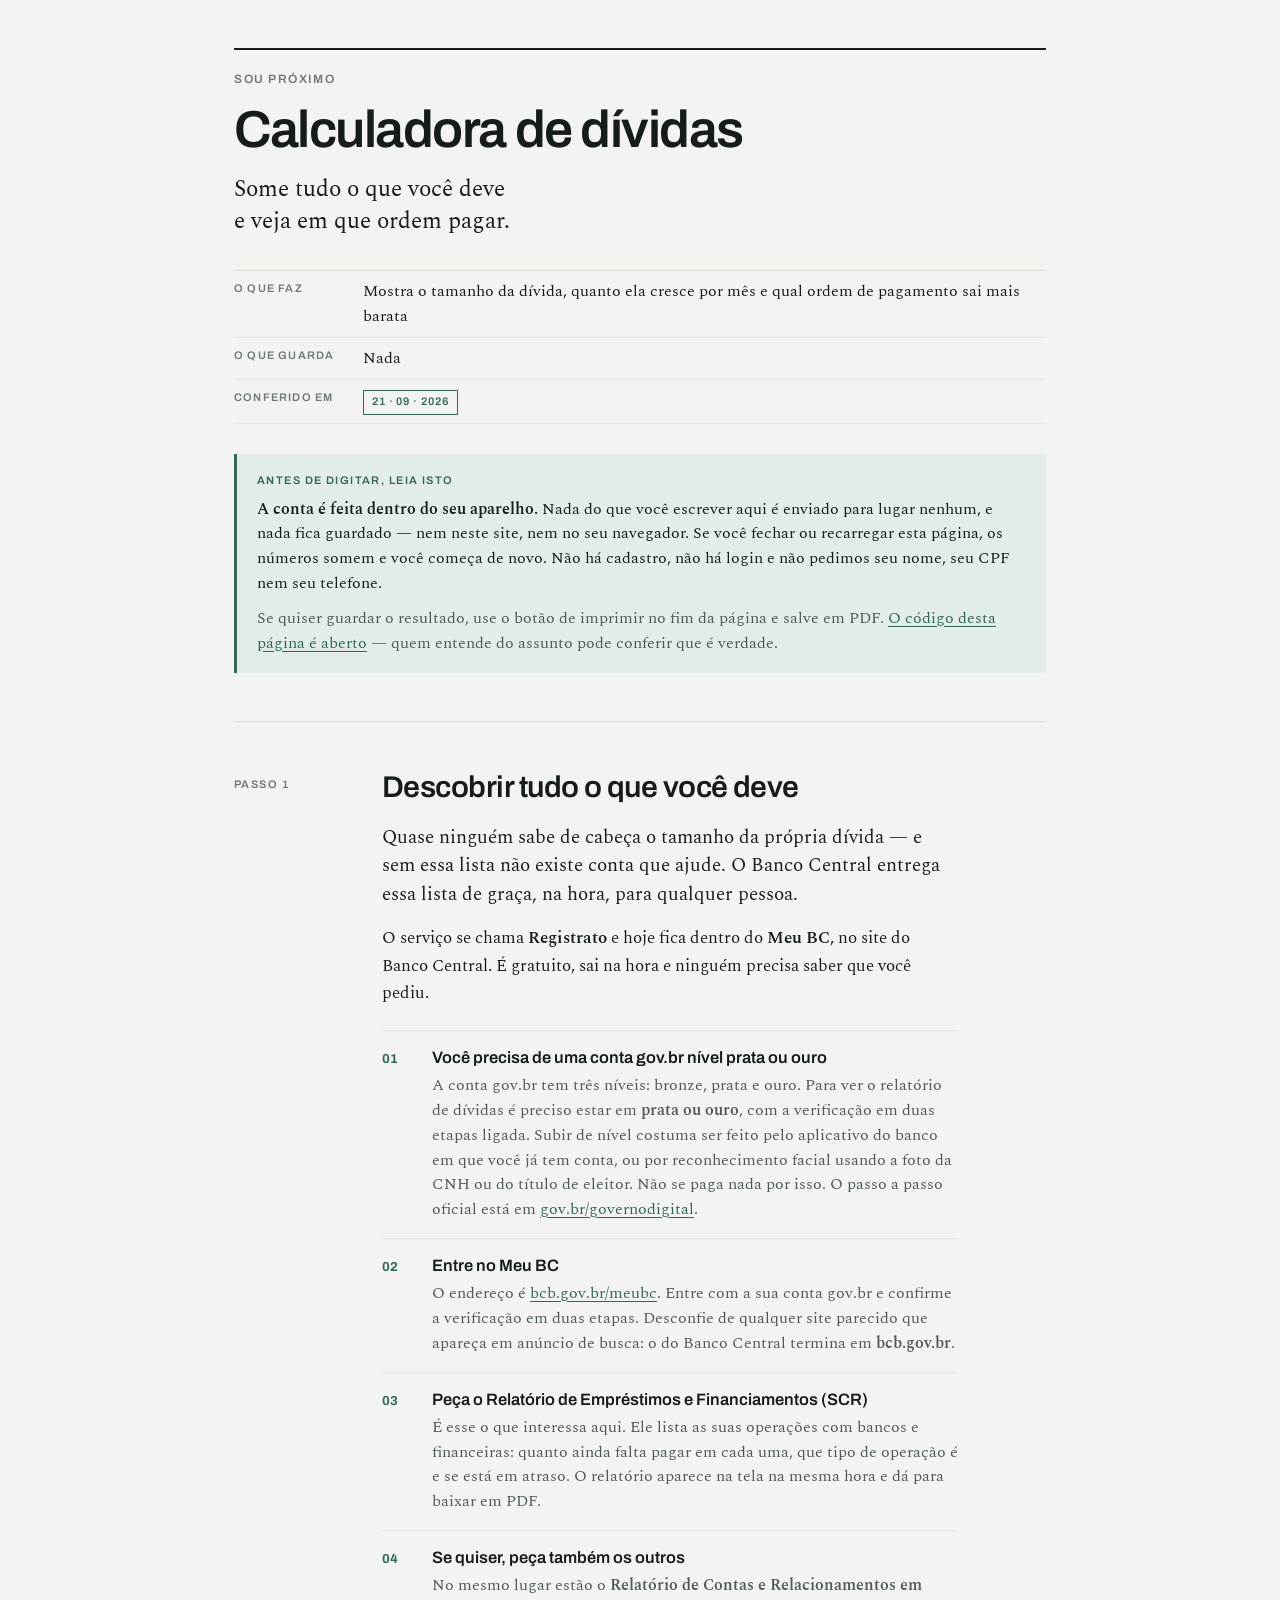
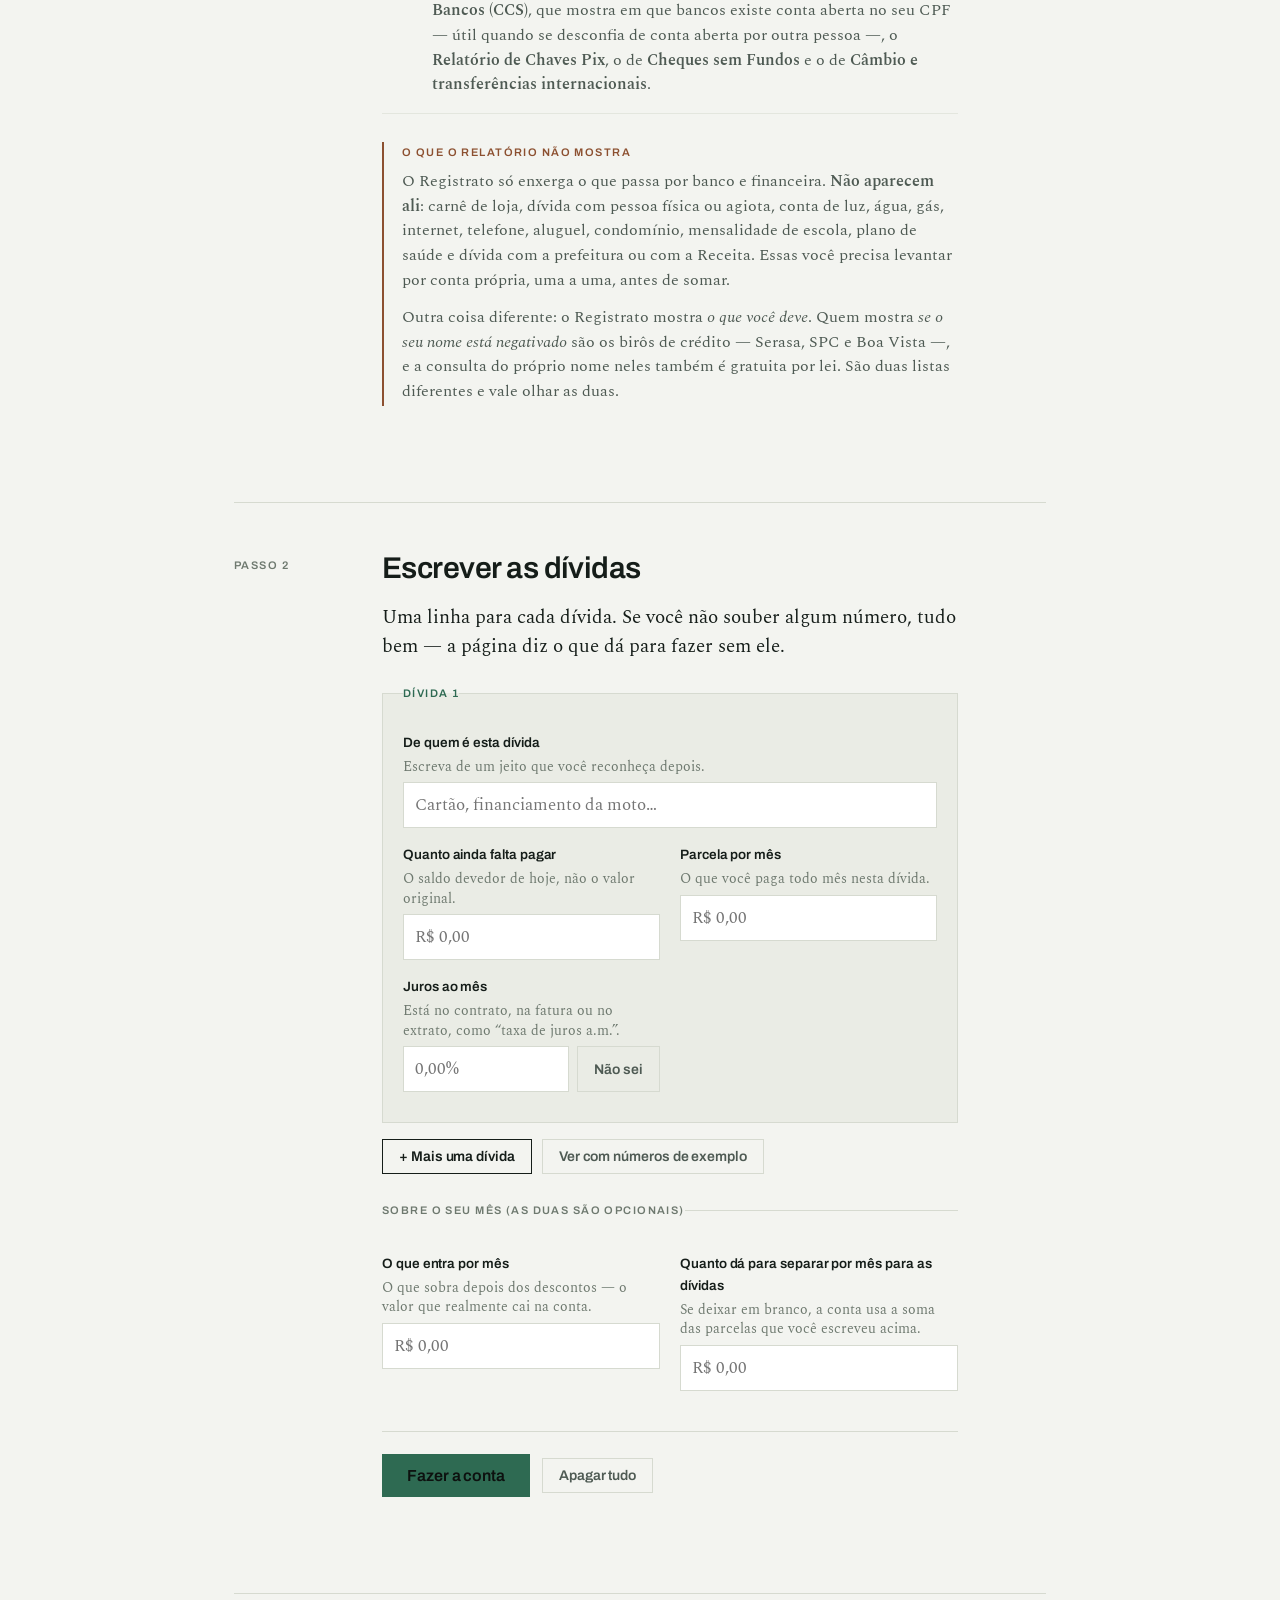
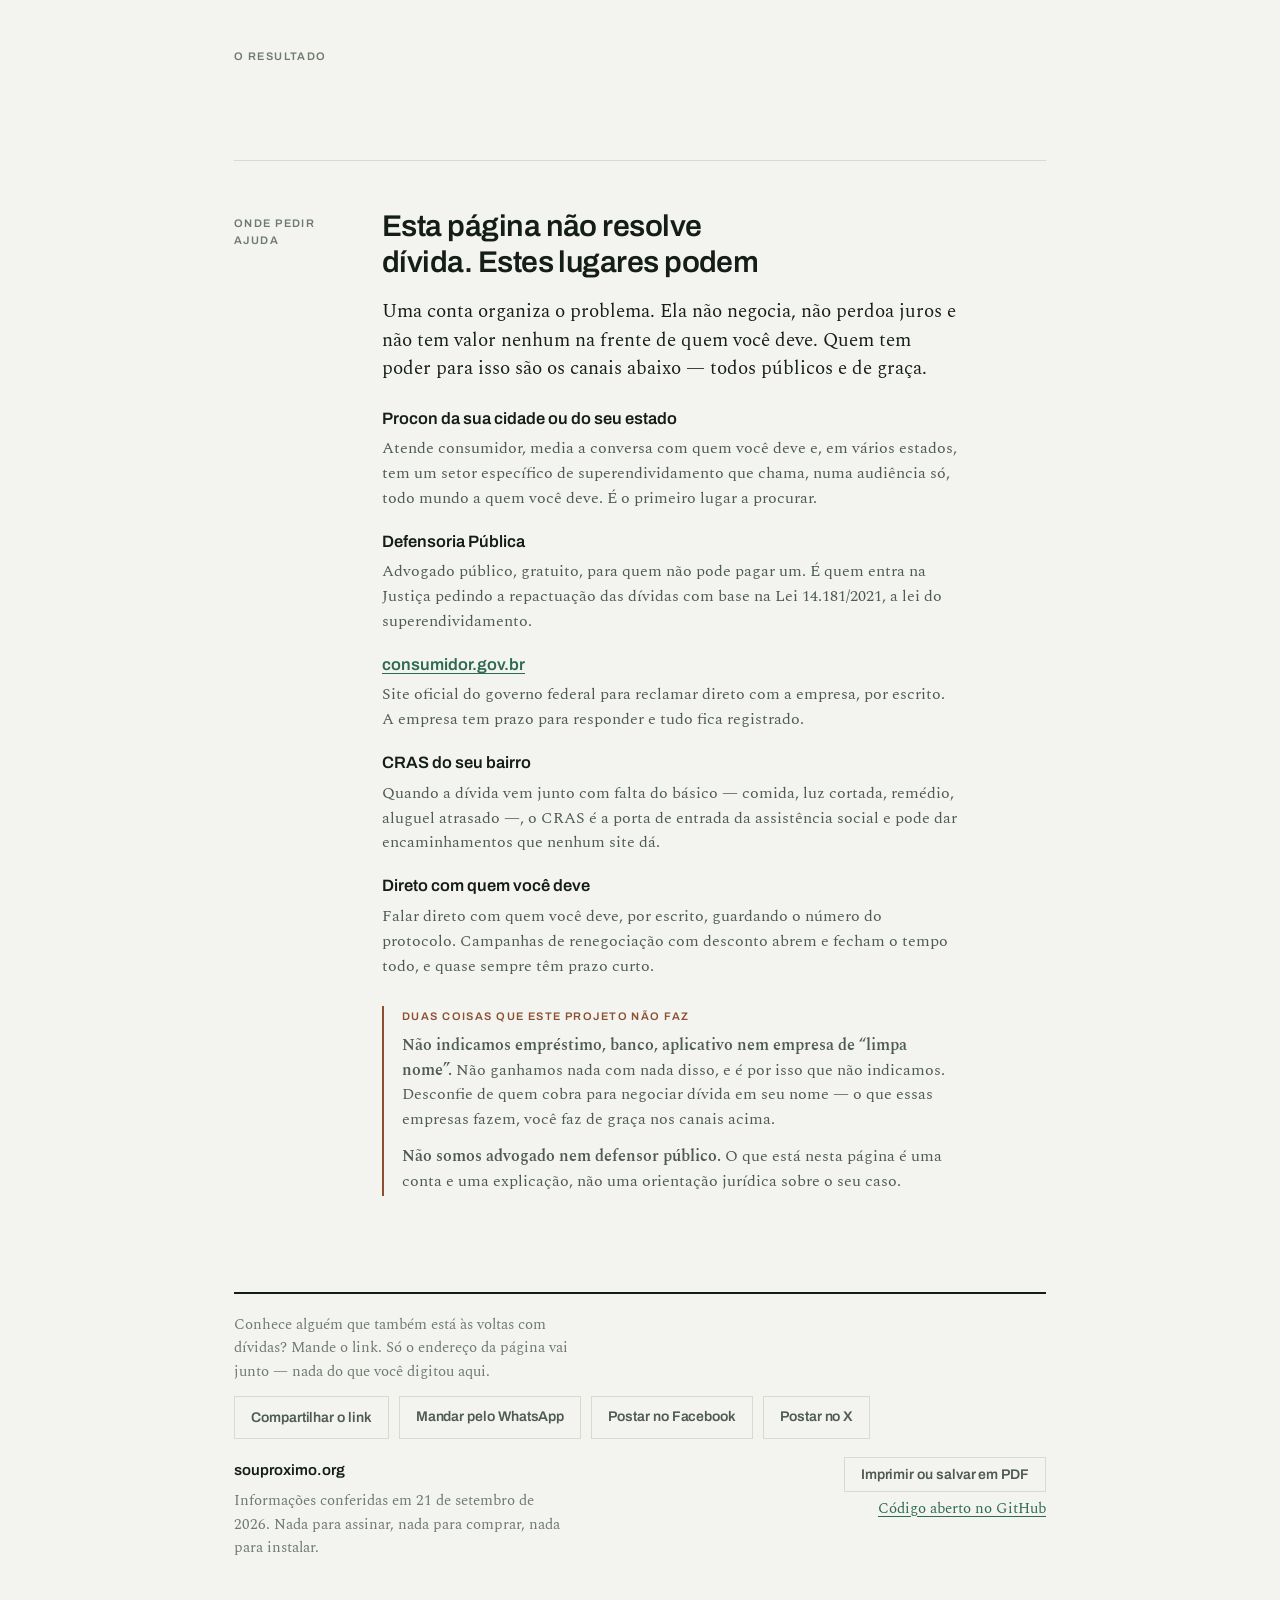
==== index.html @ affe80a4 "Formulário não pode ser enviado sem o script Se o calculadora.js não carregasse, "Fazer a conta" (ou" ====
<!doctype html>
<html lang="pt-BR">
<head>
<meta charset="utf-8">
<meta name="viewport" content="width=device-width,initial-scale=1,viewport-fit=cover">
<title>Calculadora de dívidas — Sou Próximo</title>
<meta name="description" content="Some tudo o que você deve, veja quanto cada dívida cresce por mês e em que ordem pagar. A conta é feita no seu aparelho e nada do que você digitar sai dele.">
<meta name="robots" content="index, follow">

<meta property="og:type" content="website">
<meta property="og:site_name" content="Sou Próximo">
<meta property="og:locale" content="pt_BR">
<meta property="og:title" content="Calculadora de dívidas">
<meta property="og:description" content="Some tudo o que você deve, veja quanto cada dívida cresce por mês e em que ordem pagar. Nada do que você digitar sai do seu aparelho.">

<link rel="icon" href="./favicon.svg" type="image/svg+xml">
<link rel="stylesheet" href="./calculadora.css">
<link rel="preload" href="./fonts/spectral-latin-400-normal.woff2" as="font" type="font/woff2" crossorigin>
<link rel="preload" href="./fonts/archivo-latin-600-normal.woff2" as="font" type="font/woff2" crossorigin>
</head>
<body>

<div class="sheet">

  <header class="ficha">
    <p class="marca-projeto"><a href="https://souproximo.org">Sou Próximo</a></p>
    <h1 class="titulo">Calculadora de dívidas</h1>
    <p class="tese">Some tudo o que você deve e veja em que ordem pagar.</p>

    <dl class="dados">
      <dt>O que faz</dt>
      <dd>Mostra o tamanho da dívida, quanto ela cresce por mês e qual ordem de pagamento sai mais barata</dd>
      <dt>O que guarda</dt>
      <dd>Nada</dd>
      <dt>Conferido em</dt>
      <dd><span class="selo">21 · 09 · 2026</span></dd>
    </dl>

    <div class="privacidade">
      <span class="label">Antes de digitar, leia isto</span>
      <p><strong>A conta é feita dentro do seu aparelho.</strong> Nada do que você escrever aqui é enviado para lugar nenhum, e nada fica guardado — nem neste site, nem no seu navegador. Se você fechar ou recarregar esta página, os números somem e você começa de novo. Não há cadastro, não há login e não pedimos seu nome, seu CPF nem seu telefone.</p>
      <p class="fina">Se quiser guardar o resultado, use o botão de imprimir no fim da página e salve em PDF. <a href="https://github.com/souproximo/calculadora-dividas" target="_blank" rel="noopener">O código desta página é aberto</a> — quem entende do assunto pode conferir que é verdade.</p>
    </div>
  </header>

  <!-- ============================ PASSO 1 ============================ -->

  <section id="passo-1">
    <div class="label">Passo 1</div>
    <div class="corpo">
      <h2>Descobrir tudo o que você deve</h2>
      <p class="destaque">Quase ninguém sabe de cabeça o tamanho da própria dívida — e sem essa lista não existe conta que ajude. O Banco Central entrega essa lista de graça, na hora, para qualquer pessoa.</p>

      <p>O serviço se chama <strong>Registrato</strong> e hoje fica dentro do <strong>Meu BC</strong>, no site do Banco Central. É gratuito, sai na hora e ninguém precisa saber que você pediu.</p>

      <ol class="passos">
        <li>
          <p class="passo-t">Você precisa de uma conta gov.br nível prata ou ouro</p>
          <p class="passo-d">A conta gov.br tem três níveis: bronze, prata e ouro. Para ver o relatório de dívidas é preciso estar em <strong>prata ou ouro</strong>, com a verificação em duas etapas ligada. Subir de nível costuma ser feito pelo aplicativo do banco em que você já tem conta, ou por reconhecimento facial usando a foto da CNH ou do título de eleitor. Não se paga nada por isso. O passo a passo oficial está em <a href="https://www.gov.br/governodigital/pt-br/conta-gov-br" target="_blank" rel="noopener">gov.br/governodigital</a>.</p>
        </li>
        <li>
          <p class="passo-t">Entre no Meu BC</p>
          <p class="passo-d">O endereço é <a href="https://www.bcb.gov.br/meubc" target="_blank" rel="noopener">bcb.gov.br/meubc</a>. Entre com a sua conta gov.br e confirme a verificação em duas etapas. Desconfie de qualquer site parecido que apareça em anúncio de busca: o do Banco Central termina em <strong>bcb.gov.br</strong>.</p>
        </li>
        <li>
          <p class="passo-t">Peça o Relatório de Empréstimos e Financiamentos (SCR)</p>
          <p class="passo-d">É esse o que interessa aqui. Ele lista as suas operações com bancos e financeiras: quanto ainda falta pagar em cada uma, que tipo de operação é e se está em atraso. O relatório aparece na tela na mesma hora e dá para baixar em PDF.</p>
        </li>
        <li>
          <p class="passo-t">Se quiser, peça também os outros</p>
          <p class="passo-d">No mesmo lugar estão o <strong>Relatório de Contas e Relacionamentos em Bancos (CCS)</strong>, que mostra em que bancos existe conta aberta no seu CPF — útil quando se desconfia de conta aberta por outra pessoa —, o <strong>Relatório de Chaves Pix</strong>, o de <strong>Cheques sem Fundos</strong> e o de <strong>Câmbio e transferências internacionais</strong>.</p>
        </li>
      </ol>

      <div class="ressalva">
        <span class="label">O que o relatório não mostra</span>
        <p>O Registrato só enxerga o que passa por banco e financeira. <strong>Não aparecem ali</strong>: carnê de loja, dívida com pessoa física ou agiota, conta de luz, água, gás, internet, telefone, aluguel, condomínio, mensalidade de escola, plano de saúde e dívida com a prefeitura ou com a Receita. Essas você precisa levantar por conta própria, uma a uma, antes de somar.</p>
        <p>Outra coisa diferente: o Registrato mostra <em>o que você deve</em>. Quem mostra <em>se o seu nome está negativado</em> são os birôs de crédito — Serasa, SPC e Boa Vista —, e a consulta do próprio nome neles também é gratuita por lei. São duas listas diferentes e vale olhar as duas.</p>
      </div>
    </div>
  </section>

  <!-- ============================ PASSO 2 ============================ -->

  <section id="passo-2">
    <div class="label">Passo 2</div>
    <div class="corpo">
      <h2>Escrever as dívidas</h2>
      <p class="destaque">Uma linha para cada dívida. Se você não souber algum número, tudo bem — a página diz o que dá para fazer sem ele.</p>

      <!-- Este formulário nunca é enviado: a conta é feita pelo calculadora.js
           e nada sai do aparelho. Por isso os campos não têm "name" (sem name,
           nada vai para a URL) e o botão nasce desabilitado — só o script liga,
           depois de assumir o envio. Se o script não carregar, o botão fica
           parado em vez de mandar o que a pessoa digitou para o endereço. -->
      <form id="formulario" novalidate>

        <div id="lista-dividas" class="lista-dividas"></div>

        <div class="acoes-lista">
          <button type="button" id="adicionar" class="botao">+ Mais uma dívida</button>
          <button type="button" id="exemplo" class="botao botao-fino">Ver com números de exemplo</button>
        </div>

        <fieldset class="bloco-renda">
          <legend class="label">Sobre o seu mês (as duas são opcionais)</legend>

          <div class="campos-renda">
            <p class="campo">
              <label for="renda">O que entra por mês</label>
              <span class="ajuda">O que sobra depois dos descontos — o valor que realmente cai na conta.</span>
              <input type="text" id="renda" inputmode="decimal" autocomplete="off" placeholder="R$ 0,00">
            </p>

            <p class="campo">
              <label for="disponivel">Quanto dá para separar por mês para as dívidas</label>
              <span class="ajuda">Se deixar em branco, a conta usa a soma das parcelas que você escreveu acima.</span>
              <input type="text" id="disponivel" inputmode="decimal" autocomplete="off" placeholder="R$ 0,00">
            </p>
          </div>
        </fieldset>

        <div class="acoes-conta">
          <button type="submit" id="fazer-conta" class="botao botao-forte" disabled>Fazer a conta</button>
          <button type="button" id="limpar" class="botao botao-fino">Apagar tudo</button>
        </div>

      </form>
    </div>
  </section>

  <!-- ========================== RESULTADO =========================== -->

  <section id="resultado" hidden aria-live="polite">
    <div class="label">O resultado</div>
    <div class="corpo" id="resultado-corpo"></div>
  </section>

  <!-- ========================== ENCAMINHAMENTO ====================== -->

  <section id="ajuda">
    <div class="label">Onde pedir ajuda</div>
    <div class="corpo">
      <h2>Esta página não resolve dívida. Estes lugares podem</h2>
      <p class="destaque">Uma conta organiza o problema. Ela não negocia, não perdoa juros e não tem valor nenhum na frente de quem você deve. Quem tem poder para isso são os canais abaixo — todos públicos e de graça.</p>

      <dl class="canais">
        <dt>Procon da sua cidade ou do seu estado</dt>
        <dd>Atende consumidor, media a conversa com quem você deve e, em vários estados, tem um setor específico de superendividamento que chama, numa audiência só, todo mundo a quem você deve. É o primeiro lugar a procurar.</dd>

        <dt>Defensoria Pública</dt>
        <dd>Advogado público, gratuito, para quem não pode pagar um. É quem entra na Justiça pedindo a repactuação das dívidas com base na Lei 14.181/2021, a lei do superendividamento.</dd>

        <dt><a href="https://www.consumidor.gov.br" target="_blank" rel="noopener">consumidor.gov.br</a></dt>
        <dd>Site oficial do governo federal para reclamar direto com a empresa, por escrito. A empresa tem prazo para responder e tudo fica registrado.</dd>

        <dt>CRAS do seu bairro</dt>
        <dd>Quando a dívida vem junto com falta do básico — comida, luz cortada, remédio, aluguel atrasado —, o CRAS é a porta de entrada da assistência social e pode dar encaminhamentos que nenhum site dá.</dd>

        <dt>Direto com quem você deve</dt>
        <dd>Falar direto com quem você deve, por escrito, guardando o número do protocolo. Campanhas de renegociação com desconto abrem e fecham o tempo todo, e quase sempre têm prazo curto.</dd>
      </dl>

      <div class="ressalva">
        <span class="label">Duas coisas que este projeto não faz</span>
        <p><strong>Não indicamos empréstimo, banco, aplicativo nem empresa de “limpa nome”.</strong> Não ganhamos nada com nada disso, e é por isso que não indicamos. Desconfie de quem cobra para negociar dívida em seu nome — o que essas empresas fazem, você faz de graça nos canais acima.</p>
        <p><strong>Não somos advogado nem defensor público.</strong> O que está nesta página é uma conta e uma explicação, não uma orientação jurídica sobre o seu caso.</p>
      </div>
    </div>
  </section>

  <footer>
    <div>
      <span class="dominio"><a href="https://souproximo.org">souproximo.org</a></span>
      <p class="nota">Informações conferidas em 21 de setembro de 2026. Nada para assinar, nada para comprar, nada para instalar.</p>
    </div>
    <div class="compartilhar">
      <p class="nota">Conhece alguém que também está às voltas com dívidas? Mande o link. Só o endereço da página vai junto — nada do que você digitou aqui.</p>
      <p class="compartilhar-acoes">
        <button type="button" id="compartilhar" class="botao botao-fino">Compartilhar o link</button>
        <a class="botao botao-fino" id="compartilhar-whatsapp" href="https://wa.me/?text=Calculadora%20gratuita%20de%20d%C3%ADvidas%3A%20soma%20o%20que%20se%20deve%20e%20mostra%20em%20que%20ordem%20pagar.%20A%20conta%20%C3%A9%20feita%20no%20pr%C3%B3prio%20celular%20e%20nada%20sai%20dele.%20https%3A%2F%2Fsouproximo.org%2Fdividas%2F" target="_blank" rel="noopener noreferrer">Mandar pelo WhatsApp</a>
        <a class="botao botao-fino" href="https://www.facebook.com/sharer/sharer.php?u=https%3A%2F%2Fsouproximo.org%2Fdividas%2F" target="_blank" rel="noopener noreferrer">Postar no Facebook</a>
        <a class="botao botao-fino" href="https://x.com/intent/tweet?text=Calculadora%20gratuita%20de%20d%C3%ADvidas%3A%20soma%20o%20que%20se%20deve%20e%20mostra%20em%20que%20ordem%20pagar.%20A%20conta%20%C3%A9%20feita%20no%20pr%C3%B3prio%20celular%20e%20nada%20sai%20dele.&amp;url=https%3A%2F%2Fsouproximo.org%2Fdividas%2F" target="_blank" rel="noopener noreferrer">Postar no X</a>
      </p>
      <p class="nota" id="compartilhar-aviso" role="status" aria-live="polite"></p>
    </div>
    <div class="rodape-links">
      <button type="button" id="imprimir" class="botao botao-fino">Imprimir ou salvar em PDF</button>
      <p class="nota"><a href="https://github.com/souproximo/calculadora-dividas" target="_blank" rel="noopener">Código aberto no GitHub</a></p>
    </div>
  </footer>

</div>

<!-- Modelo de uma linha de dívida. Fica aqui para o JavaScript clonar. -->
<template id="modelo-divida">
  <fieldset class="divida">
    <legend class="divida-n label">Dívida</legend>

    <div class="divida-campos">
      <p class="campo campo-nome">
        <label>De quem é esta dívida</label>
        <span class="ajuda">Escreva de um jeito que você reconheça depois.</span>
        <input type="text" class="f-nome" autocomplete="off" placeholder="Cartão, financiamento da moto…">
      </p>

      <p class="campo">
        <label>Quanto ainda falta pagar</label>
        <span class="ajuda">O saldo devedor de hoje, não o valor original.</span>
        <input type="text" class="f-saldo" inputmode="decimal" autocomplete="off" placeholder="R$ 0,00">
      </p>

      <p class="campo">
        <label>Parcela por mês</label>
        <span class="ajuda">O que você paga todo mês nesta dívida.</span>
        <input type="text" class="f-parcela" inputmode="decimal" autocomplete="off" placeholder="R$ 0,00">
      </p>

      <p class="campo">
        <label>Juros ao mês</label>
        <span class="ajuda">Está no contrato, na fatura ou no extrato, como “taxa de juros a.m.”.</span>
        <span class="linha-juros">
          <input type="text" class="f-juros" inputmode="decimal" autocomplete="off" placeholder="0,00%">
          <button type="button" class="botao botao-fino f-nao-sei">Não sei</button>
        </span>
      </p>
    </div>

    <div class="descobrir-juros" hidden>
      <span class="label">Descobrir os juros pela parcela</span>
      <p class="fina">Com o quanto falta pagar, o valor da parcela e quantas parcelas ainda faltam, dá para calcular os juros embutidos.</p>
      <p class="campo campo-estreito">
        <label>Quantas parcelas ainda faltam</label>
        <input type="text" class="f-n-parcelas" inputmode="numeric" autocomplete="off" placeholder="12">
      </p>
      <p class="acoes-lista">
        <button type="button" class="botao f-calcular-juros">Calcular os juros</button>
        <button type="button" class="botao botao-fino f-fechar-juros">Fechar</button>
      </p>
      <p class="resposta-juros" role="status"></p>
    </div>

    <p class="divida-remover">
      <button type="button" class="botao botao-fino f-remover">Tirar esta dívida da lista</button>
    </p>

    <p class="erro-divida" role="alert" hidden></p>
  </fieldset>
</template>

<script type="module" src="./calculadora.js"></script>
</body>
</html>
---- calculadora.css ----
/* ------------------------------------------------------------------ *
 * Calculadora de dívidas — Sou Próximo
 *
 * Mesma tipografia e mesma paleta do souproximo.org: quem chega aqui
 * precisa reconhecer de onde a página veio.
 *
 * Regra 02: nenhuma URL aqui aponta para fora deste domínio. As fontes
 * ficam em ./fonts. Se você for mexer neste arquivo, mantenha assim.
 * ------------------------------------------------------------------ */

/* ---------- fontes auto-hospedadas (SIL OFL 1.1, ver fonts/) ---------- */

@font-face {
  font-family: 'Archivo'; font-style: normal; font-weight: 600; font-display: swap;
  src: url(./fonts/archivo-latin-ext-600-normal.woff2) format('woff2');
  unicode-range: U+0100-02BA,U+02BD-02C5,U+02C7-02CC,U+02CE-02D7,U+02DD-02FF,U+0304,U+0308,U+0329,U+1D00-1DBF,U+1E00-1E9F,U+1EF2-1EFF,U+2020,U+20A0-20AB,U+20AD-20C0,U+2113,U+2C60-2C7F,U+A720-A7FF;
}
@font-face {
  font-family: 'Archivo'; font-style: normal; font-weight: 600; font-display: swap;
  src: url(./fonts/archivo-latin-600-normal.woff2) format('woff2');
  unicode-range: U+0000-00FF,U+0131,U+0152-0153,U+02BB-02BC,U+02C6,U+02DA,U+02DC,U+0304,U+0308,U+0329,U+2000-206F,U+20AC,U+2122,U+2191,U+2193,U+2212,U+2215,U+FEFF,U+FFFD;
}
@font-face {
  font-family: 'Archivo'; font-style: normal; font-weight: 700; font-display: swap;
  src: url(./fonts/archivo-latin-ext-700-normal.woff2) format('woff2');
  unicode-range: U+0100-02BA,U+02BD-02C5,U+02C7-02CC,U+02CE-02D7,U+02DD-02FF,U+0304,U+0308,U+0329,U+1D00-1DBF,U+1E00-1E9F,U+1EF2-1EFF,U+2020,U+20A0-20AB,U+20AD-20C0,U+2113,U+2C60-2C7F,U+A720-A7FF;
}
@font-face {
  font-family: 'Archivo'; font-style: normal; font-weight: 700; font-display: swap;
  src: url(./fonts/archivo-latin-700-normal.woff2) format('woff2');
  unicode-range: U+0000-00FF,U+0131,U+0152-0153,U+02BB-02BC,U+02C6,U+02DA,U+02DC,U+0304,U+0308,U+0329,U+2000-206F,U+20AC,U+2122,U+2191,U+2193,U+2212,U+2215,U+FEFF,U+FFFD;
}
@font-face {
  font-family: 'Spectral'; font-style: normal; font-weight: 400; font-display: swap;
  src: url(./fonts/spectral-latin-ext-400-normal.woff2) format('woff2');
  unicode-range: U+0100-02BA,U+02BD-02C5,U+02C7-02CC,U+02CE-02D7,U+02DD-02FF,U+0304,U+0308,U+0329,U+1D00-1DBF,U+1E00-1E9F,U+1EF2-1EFF,U+2020,U+20A0-20AB,U+20AD-20C0,U+2113,U+2C60-2C7F,U+A720-A7FF;
}
@font-face {
  font-family: 'Spectral'; font-style: normal; font-weight: 400; font-display: swap;
  src: url(./fonts/spectral-latin-400-normal.woff2) format('woff2');
  unicode-range: U+0000-00FF,U+0131,U+0152-0153,U+02BB-02BC,U+02C6,U+02DA,U+02DC,U+0304,U+0308,U+0329,U+2000-206F,U+20AC,U+2122,U+2191,U+2193,U+2212,U+2215,U+FEFF,U+FFFD;
}
@font-face {
  font-family: 'Spectral'; font-style: italic; font-weight: 400; font-display: swap;
  src: url(./fonts/spectral-latin-ext-400-italic.woff2) format('woff2');
  unicode-range: U+0100-02BA,U+02BD-02C5,U+02C7-02CC,U+02CE-02D7,U+02DD-02FF,U+0304,U+0308,U+0329,U+1D00-1DBF,U+1E00-1E9F,U+1EF2-1EFF,U+2020,U+20A0-20AB,U+20AD-20C0,U+2113,U+2C60-2C7F,U+A720-A7FF;
}
@font-face {
  font-family: 'Spectral'; font-style: italic; font-weight: 400; font-display: swap;
  src: url(./fonts/spectral-latin-400-italic.woff2) format('woff2');
  unicode-range: U+0000-00FF,U+0131,U+0152-0153,U+02BB-02BC,U+02C6,U+02DA,U+02DC,U+0304,U+0308,U+0329,U+2000-206F,U+20AC,U+2122,U+2191,U+2193,U+2212,U+2215,U+FEFF,U+FFFD;
}
@font-face {
  font-family: 'Spectral'; font-style: normal; font-weight: 600; font-display: swap;
  src: url(./fonts/spectral-latin-ext-600-normal.woff2) format('woff2');
  unicode-range: U+0100-02BA,U+02BD-02C5,U+02C7-02CC,U+02CE-02D7,U+02DD-02FF,U+0304,U+0308,U+0329,U+1D00-1DBF,U+1E00-1E9F,U+1EF2-1EFF,U+2020,U+20A0-20AB,U+20AD-20C0,U+2113,U+2C60-2C7F,U+A720-A7FF;
}
@font-face {
  font-family: 'Spectral'; font-style: normal; font-weight: 600; font-display: swap;
  src: url(./fonts/spectral-latin-600-normal.woff2) format('woff2');
  unicode-range: U+0000-00FF,U+0131,U+0152-0153,U+02BB-02BC,U+02C6,U+02DA,U+02DC,U+0304,U+0308,U+0329,U+2000-206F,U+20AC,U+2122,U+2191,U+2193,U+2212,U+2215,U+FEFF,U+FFFD;
}

/* ---------- cores ---------- */

:root {
  color-scheme: light dark;
  --paper:      #F3F4F0;
  --paper-sunk: #EAECE5;
  --ink:        #151D19;
  --ink-soft:   #4E5A53;
  --muted:      #6E796F;
  --rule:       #D6DAD0;
  --rule-soft:  #E3E6DE;
  --accent:     #2E6A52;
  --accent-sunk:#E2EDE6;
  --clay:       #8C5030;
  --clay-sunk:  #F4E7DE;
  --campo-bg:   #FFFFFF;
}

@media (prefers-color-scheme: dark) {
  :root:not([data-theme="light"]) {
    --paper:      #121714;
    --paper-sunk: #1A211C;
    --ink:        #E7EBE4;
    --ink-soft:   #B3BDB4;
    --muted:      #8C978D;
    --rule:       #2C352F;
    --rule-soft:  #232B26;
    --accent:     #7FBE9C;
    --accent-sunk:#17271F;
    --clay:       #D09468;
    --clay-sunk:  #261C15;
    --campo-bg:   #0D110F;
  }
}

* { box-sizing: border-box; }

body {
  margin: 0;
  background: var(--paper);
  color: var(--ink);
  font-family: "Spectral", Georgia, "Times New Roman", serif;
  font-size: 17px;
  line-height: 1.62;
  -webkit-font-smoothing: antialiased;
}

.sheet {
  max-width: 860px;
  margin: 0 auto;
  padding-inline: 24px;
  padding-block: 48px 72px;
}

a { color: var(--accent); text-underline-offset: 3px; }
a:focus-visible, button:focus-visible, input:focus-visible {
  outline: 2px solid var(--accent);
  outline-offset: 2px;
}

em { font-style: italic; }
strong { font-weight: 600; }

.label {
  font-family: "Archivo", "Helvetica Neue", Arial, sans-serif;
  font-size: 11px;
  font-weight: 600;
  letter-spacing: 0.13em;
  text-transform: uppercase;
  color: var(--muted);
  line-height: 1.5;
}

.num, .dados dd, table { font-variant-numeric: tabular-nums; }

/* ---------- cabeçalho ---------- */

header.ficha { border-top: 2px solid var(--ink); padding-top: 20px; }

.marca-projeto {
  font-family: "Archivo", "Helvetica Neue", Arial, sans-serif;
  font-size: 12px; font-weight: 600; letter-spacing: 0.13em;
  text-transform: uppercase; margin: 0 0 14px;
}
.marca-projeto a { color: var(--muted); text-decoration: none; }
.marca-projeto a:hover { color: var(--accent); }

.titulo {
  font-family: "Archivo", "Helvetica Neue", Arial, sans-serif;
  font-weight: 600;
  font-size: clamp(32px, 7.5vw, 52px);
  letter-spacing: -0.028em;
  line-height: 1.02;
  margin: 0;
  text-wrap: balance;
}

.tese {
  font-size: clamp(19px, 2.6vw, 23px);
  line-height: 1.38;
  max-width: 28ch;
  margin: 18px 0 0;
  text-wrap: balance;
}

.dados {
  display: grid;
  grid-template-columns: max-content 1fr;
  margin-top: 32px;
  border-top: 1px solid var(--rule);
}

.dados dt {
  grid-column: 1;
  padding: 9px 28px 9px 0;
  border-bottom: 1px solid var(--rule-soft);
  font-family: "Archivo", "Helvetica Neue", Arial, sans-serif;
  font-size: 11px; font-weight: 600; letter-spacing: 0.11em;
  text-transform: uppercase; color: var(--muted); white-space: nowrap;
}

.dados dd {
  grid-column: 2;
  margin: 0;
  padding: 8px 0;
  border-bottom: 1px solid var(--rule-soft);
  font-size: 15.5px;
}

.selo {
  display: inline-block;
  border: 1px solid var(--accent);
  color: var(--accent);
  padding: 2px 8px 3px;
  font-family: "Archivo", "Helvetica Neue", Arial, sans-serif;
  font-size: 11px; font-weight: 600; letter-spacing: 0.09em;
  text-transform: uppercase;
}

.privacidade {
  margin-top: 30px;
  background: var(--accent-sunk);
  border-left: 3px solid var(--accent);
  padding: 18px 20px;
}
.privacidade .label { display: block; color: var(--accent); margin-bottom: 8px; }
.privacidade p { margin: 0 0 10px; font-size: 16px; line-height: 1.55; }
.privacidade p:last-child { margin-bottom: 0; }
.fina { font-size: 15px; color: var(--ink-soft); }

/* ---------- seções ---------- */

section {
  display: grid;
  grid-template-columns: 116px 1fr;
  column-gap: 32px;
  padding-block: 48px;
  border-top: 1px solid var(--rule);
  margin-top: 48px;
}

section > .label { padding-top: 6px; }

.corpo { max-width: 64ch; min-width: 0; }

.corpo > h2 {
  font-family: "Archivo", "Helvetica Neue", Arial, sans-serif;
  font-weight: 600;
  font-size: clamp(23px, 3.6vw, 30px);
  letter-spacing: -0.018em;
  line-height: 1.18;
  margin: 0 0 18px;
  text-wrap: balance;
}

.corpo h3 {
  font-family: "Archivo", "Helvetica Neue", Arial, sans-serif;
  font-weight: 600;
  font-size: 19px;
  letter-spacing: -0.01em;
  margin: 34px 0 12px;
}

.corpo > p { margin: 0 0 16px; }
.destaque { font-size: 19px; line-height: 1.5; }

/* ---------- passos do guia ---------- */

ol.passos { list-style: none; margin: 22px 0 0; padding: 0; counter-reset: passo; }

ol.passos > li {
  counter-increment: passo;
  display: grid;
  grid-template-columns: 34px 1fr;
  column-gap: 16px;
  padding-block: 16px;
  border-bottom: 1px solid var(--rule-soft);
}
ol.passos > li:first-child { border-top: 1px solid var(--rule-soft); }

ol.passos > li::before {
  content: counter(passo, decimal-leading-zero);
  font-family: "Archivo", "Helvetica Neue", Arial, sans-serif;
  font-size: 13px; font-weight: 700; color: var(--accent);
  line-height: 1.9; font-variant-numeric: tabular-nums;
}

.passo-t {
  font-family: "Archivo", "Helvetica Neue", Arial, sans-serif;
  font-weight: 600; font-size: 16.5px; line-height: 1.35; margin: 0 0 4px;
}
.passo-d { grid-column: 2; margin: 0; font-size: 16px; line-height: 1.55; color: var(--ink-soft); }

.ressalva {
  margin-top: 28px;
  border-left: 2px solid var(--clay);
  padding: 2px 0 2px 18px;
}
.ressalva .label { color: var(--clay); display: block; margin-bottom: 8px; }
.ressalva p { margin: 0 0 12px; font-size: 16px; line-height: 1.55; color: var(--ink-soft); }
.ressalva p:last-child { margin-bottom: 0; }

/* ---------- formulário ---------- */

form { margin-top: 24px; }

fieldset { border: 0; margin: 0; padding: 0; min-width: 0; }
legend { padding: 0; }

.divida {
  border: 1px solid var(--rule);
  background: var(--paper-sunk);
  padding: 18px 20px 14px;
  margin-bottom: 16px;
}

.divida-n { display: block; margin-bottom: 12px; color: var(--accent); }

.divida-campos {
  display: grid;
  grid-template-columns: repeat(2, minmax(0, 1fr));
  gap: 4px 20px;
}
.campo-nome { grid-column: 1 / -1; }

.campo { margin: 0 0 12px; display: flex; flex-direction: column; gap: 3px; }
.campo-estreito { max-width: 220px; }

.campo label {
  font-family: "Archivo", "Helvetica Neue", Arial, sans-serif;
  font-size: 13.5px; font-weight: 600; letter-spacing: -0.005em;
}

.ajuda { font-size: 14px; line-height: 1.4; color: var(--muted); }

input[type="text"] {
  font-family: "Spectral", Georgia, serif;
  font-size: 17px;
  font-variant-numeric: tabular-nums;
  color: var(--ink);
  background: var(--campo-bg);
  border: 1px solid var(--rule);
  border-radius: 0;
  padding: 9px 11px;
  margin-top: 3px;
  width: 100%;
  min-width: 0;
}
input[type="text"]:hover { border-color: var(--muted); }

.linha-juros { display: flex; gap: 8px; align-items: stretch; margin-top: 3px; }
.linha-juros input { margin-top: 0; }
.linha-juros .botao { white-space: nowrap; }

.descobrir-juros {
  margin: 4px 0 12px;
  padding: 14px 16px;
  background: var(--paper);
  border: 1px dashed var(--rule);
}
.descobrir-juros .label { display: block; margin-bottom: 6px; }
.descobrir-juros .fina { margin: 0 0 10px; }
.resposta-juros { margin: 10px 0 0; font-size: 16px; color: var(--accent); min-height: 0; }
.resposta-juros:empty { display: none; }
.resposta-juros.ruim { color: var(--clay); }

.divida-remover { margin: 4px 0 0; }
.erro-divida {
  margin: 10px 0 0; font-size: 15.5px; color: var(--clay);
  border-left: 2px solid var(--clay); padding-left: 10px;
}

.bloco-renda {
  margin-top: 28px;
  border-top: 1px solid var(--rule);
  padding-top: 20px;
}
.bloco-renda legend { display: none; }
.bloco-renda > .label { display: block; margin-bottom: 14px; }
.campos-renda { display: grid; grid-template-columns: repeat(2, minmax(0, 1fr)); gap: 4px 20px; }

/* ---------- botões ---------- */

.botao {
  font-family: "Archivo", "Helvetica Neue", Arial, sans-serif;
  font-size: 14px; font-weight: 600; letter-spacing: -0.005em;
  color: var(--ink);
  background: transparent;
  border: 1px solid var(--ink);
  border-radius: 0;
  padding: 9px 16px;
  cursor: pointer;
}
.botao:hover { background: var(--ink); color: var(--paper); }
.botao:disabled { opacity: .45; cursor: not-allowed; }

.botao-forte {
  background: var(--accent); border-color: var(--accent); color: #FFFFFF;
  font-size: 16px; padding: 12px 24px;
}
:root:not([data-theme="light"]) .botao-forte { color: #0D110F; }
@media (prefers-color-scheme: light) { .botao-forte { color: #FFFFFF; } }
.botao-forte:hover { background: var(--ink); border-color: var(--ink); color: var(--paper); }

.botao-fino { border-color: var(--rule); color: var(--ink-soft); font-weight: 600; }
.botao-fino:hover { background: var(--rule-soft); color: var(--ink); }

.acoes-lista { display: flex; flex-wrap: wrap; gap: 10px; margin: 0; }
.acoes-conta {
  display: flex; flex-wrap: wrap; gap: 12px; align-items: center;
  margin-top: 28px; border-top: 1px solid var(--rule); padding-top: 22px;
}

/* ---------- resultado ---------- */

/* Duas decisões aqui, e as duas existem para o quadro nunca ficar com
   buraco, seja qual for a quantidade de números:

   1. As bordas ficam nos itens, não num fundo cinza atrás da grade — senão
      célula vazia aparece pintada.
   2. É flex com os itens crescendo, não grade de colunas fixas. Numa grade,
      quatro itens em três colunas deixam o quarto sozinho na segunda linha,
      com a borda terminando no ar. Crescendo, os itens da última linha se
      esticam e o retângulo sempre fecha. */
.placar {
  display: flex;
  flex-wrap: wrap;
  border-top: 1px solid var(--rule);
  border-left: 1px solid var(--rule);
  margin: 4px 0 26px;
}
.placar-item {
  flex: 1 1 150px;
  min-width: 150px;
  padding: 14px 16px;
  border-right: 1px solid var(--rule);
  border-bottom: 1px solid var(--rule);
}
.placar-item .label { display: block; margin-bottom: 4px; }
.placar-valor {
  font-family: "Archivo", "Helvetica Neue", Arial, sans-serif;
  font-size: 23px; font-weight: 600; letter-spacing: -0.02em;
  font-variant-numeric: tabular-nums; line-height: 1.2;
}
.placar-nota { font-size: 14px; color: var(--muted); line-height: 1.4; margin-top: 3px; }

.aviso {
  border-left: 3px solid var(--clay);
  background: var(--clay-sunk);
  padding: 16px 18px;
  margin: 0 0 22px;
}
.aviso .label { display: block; color: var(--clay); margin-bottom: 6px; }
.aviso p { margin: 0 0 10px; font-size: 16px; line-height: 1.55; }
.aviso p:last-child { margin-bottom: 0; }

.nota-boa {
  border-left: 3px solid var(--accent);
  background: var(--accent-sunk);
  padding: 16px 18px;
  margin: 0 0 22px;
}
.nota-boa .label { display: block; color: var(--accent); margin-bottom: 6px; }
.nota-boa p { margin: 0 0 10px; font-size: 16px; line-height: 1.55; }
.nota-boa p:last-child { margin-bottom: 0; }

.tabela-rolagem { overflow-x: auto; margin: 0 0 8px; }

table {
  border-collapse: collapse;
  width: 100%;
  font-size: 15.5px;
}
table th, table td {
  text-align: right;
  padding: 10px 10px;
  border-bottom: 1px solid var(--rule-soft);
  white-space: nowrap;
}
table th:first-child, table td:first-child { text-align: left; white-space: normal; min-width: 11ch; }
table thead th {
  font-family: "Archivo", "Helvetica Neue", Arial, sans-serif;
  font-size: 11px; font-weight: 600; letter-spacing: 0.09em;
  text-transform: uppercase; color: var(--muted);
  border-bottom: 1px solid var(--rule);
  vertical-align: bottom;
}
table tbody tr:last-child td { border-bottom: 1px solid var(--rule); }
td .ordem-n {
  font-family: "Archivo", "Helvetica Neue", Arial, sans-serif;
  font-size: 12px; font-weight: 700; color: var(--accent);
  display: inline-block; min-width: 2.2ch;
}
.legenda-tabela { font-size: 14.5px; color: var(--muted); margin: 6px 0 26px; }

/* Só aparece onde a tabela realmente não cabe. */
.dica-rolagem { display: none; font-size: 14px; color: var(--muted); margin: 8px 0 0; }

.canais { margin: 22px 0 0; }
.canais dt {
  font-family: "Archivo", "Helvetica Neue", Arial, sans-serif;
  font-weight: 600; font-size: 16.5px; margin-top: 18px;
}
.canais dd { margin: 4px 0 0; font-size: 16px; line-height: 1.55; color: var(--ink-soft); }

/* ---------- rodapé ---------- */

footer {
  margin-top: 48px;
  border-top: 2px solid var(--ink);
  padding-top: 20px;
  display: flex; flex-wrap: wrap; gap: 18px 28px;
  align-items: flex-start; justify-content: space-between;
}
footer .dominio {
  font-family: "Archivo", "Helvetica Neue", Arial, sans-serif;
  font-weight: 600; font-size: 15px;
}
footer .dominio a { text-decoration: none; color: var(--ink); }
footer .nota { font-size: 14.5px; color: var(--muted); max-width: 42ch; margin: 6px 0 0; }
.compartilhar { flex-basis: 100%; order: -1; }
.compartilhar .nota { margin-top: 0; }
.compartilhar-acoes { display: flex; flex-wrap: wrap; gap: 10px; margin: 12px 0 0; }
.compartilhar-acoes a.botao { text-decoration: none; display: inline-block; }
#compartilhar-aviso:empty { display: none; }
.rodape-links { text-align: right; }
.rodape-links .nota { margin-left: auto; }

/* ---------- telas estreitas ---------- */

@media (max-width: 760px) {
  section {
    grid-template-columns: 1fr;
    row-gap: 12px;
    padding-block: 36px;
    margin-top: 36px;
  }
  section > .label { padding-top: 0; }
  .sheet { padding-inline: 16px; padding-block: 36px 56px; }
  .dados { grid-template-columns: 1fr; }
  .dados dt { border-bottom: 0; padding: 12px 0 0; }
  .dados dd { grid-column: 1; padding-top: 2px; padding-bottom: 12px; }
  .divida-campos, .campos-renda { grid-template-columns: 1fr; }
  .rodape-links { text-align: left; }
  .rodape-links .nota { margin-left: 0; }
  ol.passos > li { grid-template-columns: 28px 1fr; column-gap: 12px; }
  .dica-rolagem { display: block; }
}

@media (prefers-reduced-motion: reduce) {
  * { animation: none !important; transition: none !important; }
}

/* ---------- impressão ---------- */

@media print {
  :root {
    --paper: #FFFFFF; --paper-sunk: #FFFFFF; --ink: #000000;
    --ink-soft: #222222; --muted: #555555; --rule: #999999;
    --rule-soft: #CCCCCC; --accent: #1A4A38; --accent-sunk: #FFFFFF;
    --clay: #7A3F22; --clay-sunk: #FFFFFF; --campo-bg: #FFFFFF;
  }
  body { font-size: 11.5pt; background: #FFFFFF; }
  .sheet { max-width: none; padding: 0; }
  /* Sem break-inside nas seções: elas são longas e empurrariam páginas
     quase vazias. Protegemos só os blocos que não podem ser cortados. */
  section { margin-top: 14pt; padding-block: 10pt; border-top: 0; }
  header.ficha { padding-bottom: 0; }
  .placar, .aviso, .nota-boa, .ressalva, table tr { break-inside: avoid; }
  .corpo > h2, .corpo h3 { break-after: avoid; }
  /* O que se imprime é o documento que a pessoa leva ao Procon, à Defensoria
     ou à conversa com o credor: o retrato e para onde ir. O formulário e o
     guia do Registrato só fazem sentido na tela. */
  #passo-1, #passo-2, .privacidade, .acoes-lista, .acoes-conta,
  .divida-remover, .descobrir-juros, #imprimir, .botao, .compartilhar,
  .dica-rolagem { display: none !important; }
  #resultado { break-before: auto; }
  a { color: #000000; text-decoration: underline; }
  a[href^="http"]::after { content: " (" attr(href) ")"; font-size: 9pt; color: #555555; }
  .placar { border-color: #999999; }
  .tabela-rolagem { overflow: visible; }
}
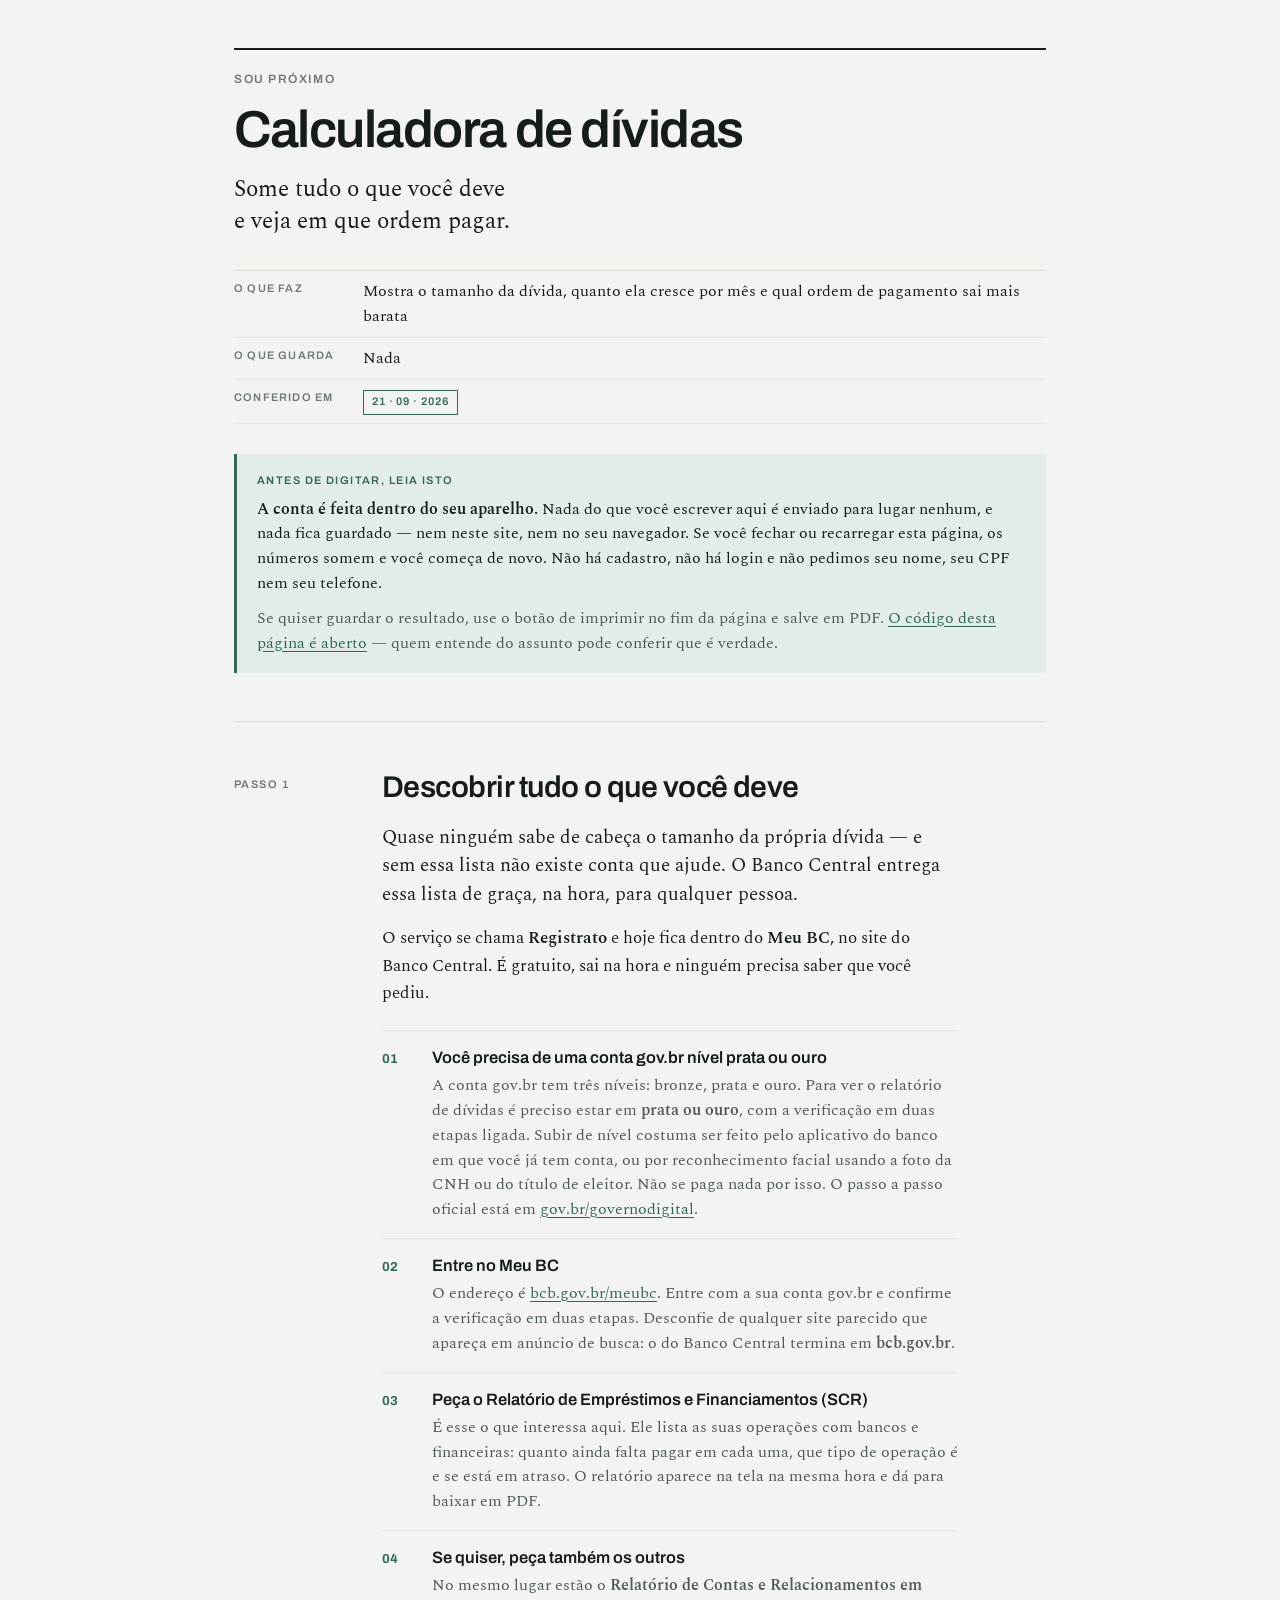
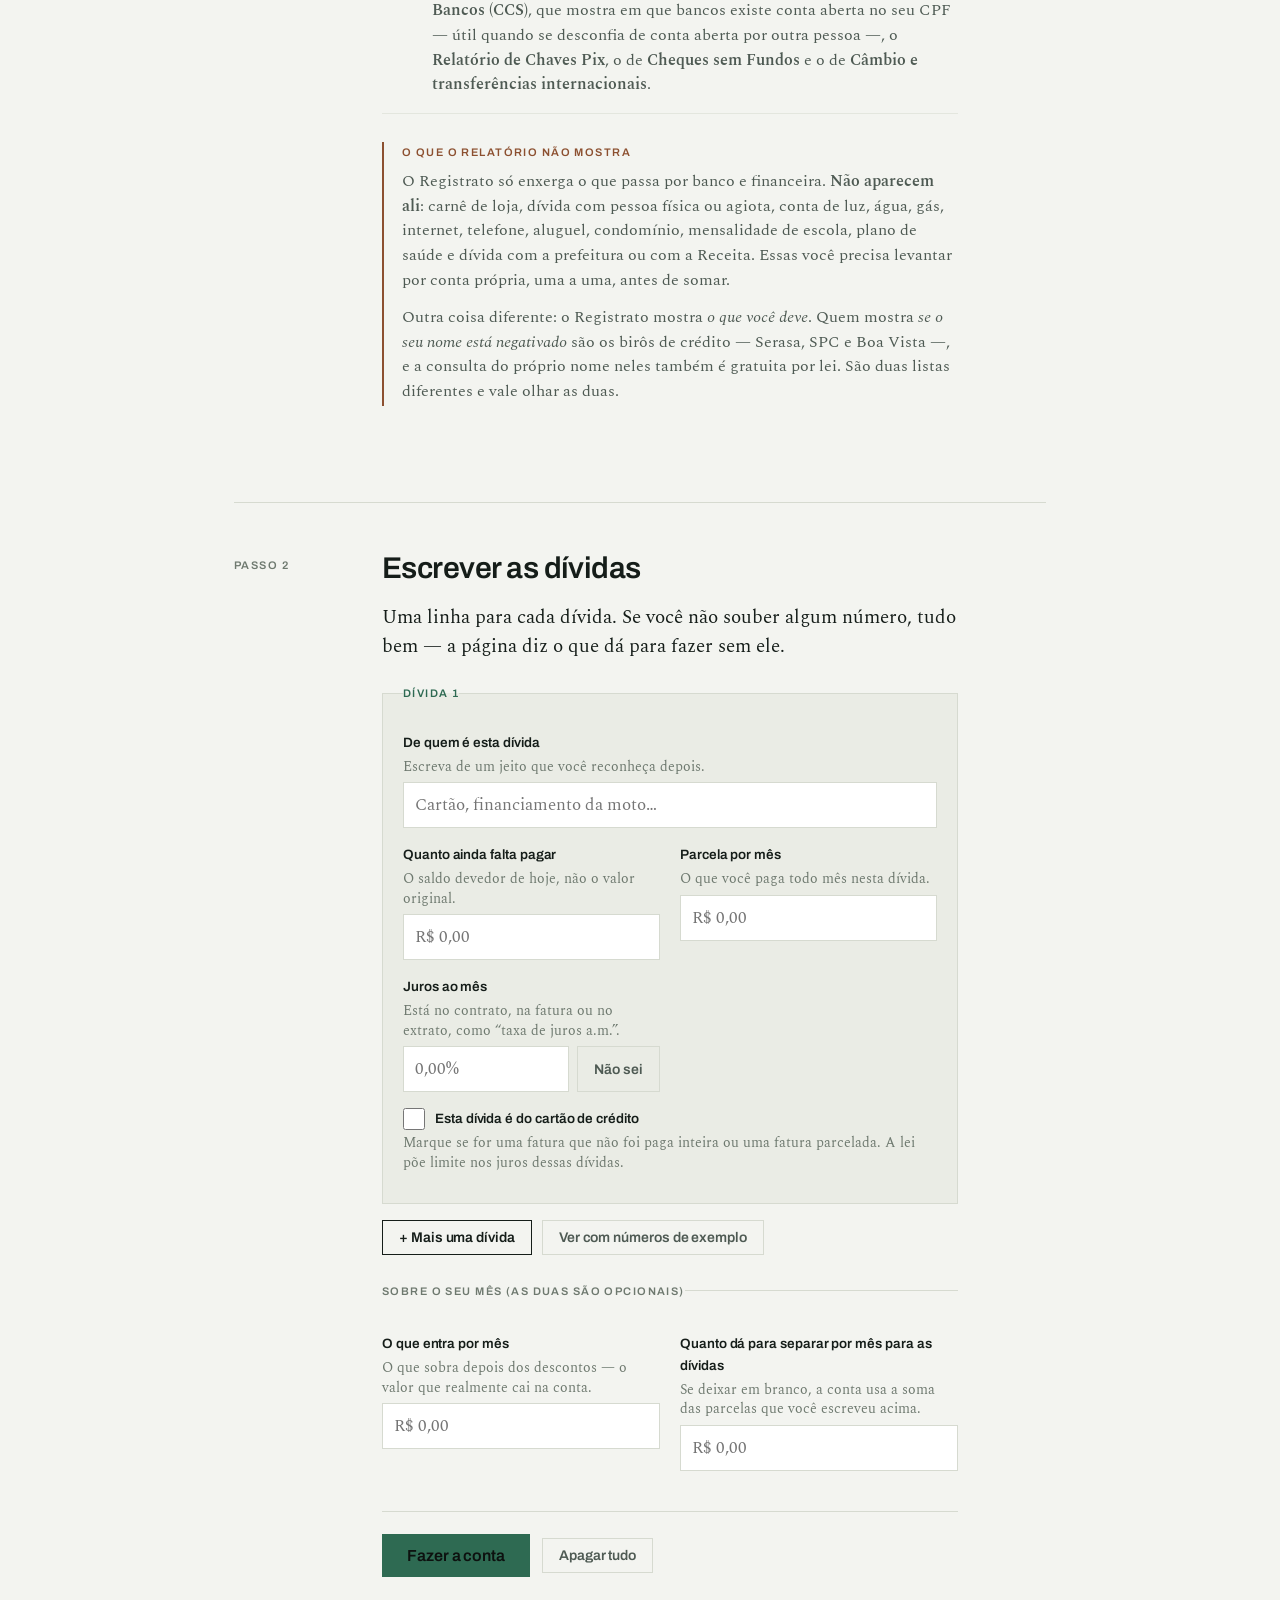
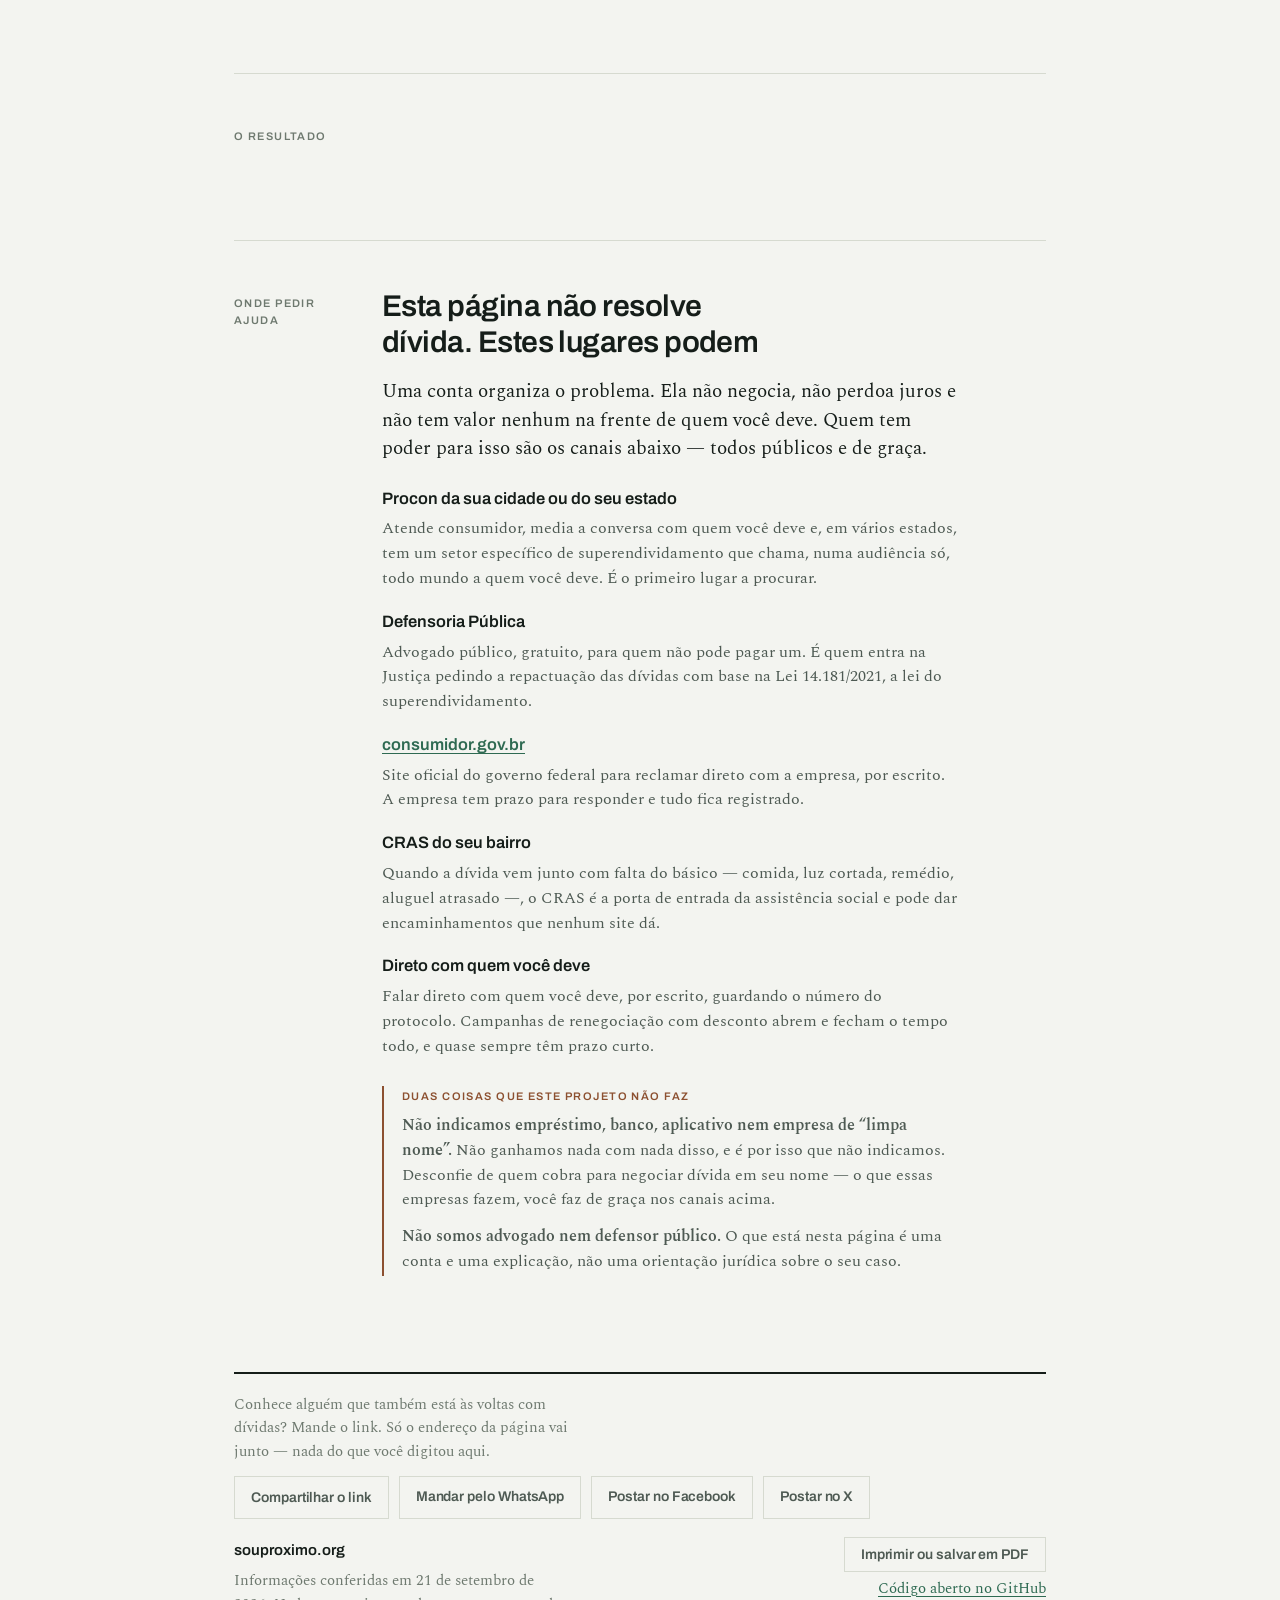
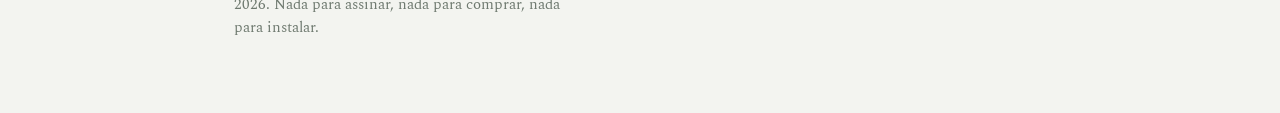
==== commit 06d3dbc6: "Merge branch 'formulario-sem-envio' # Conflicts: #	README.md" ====
--- a/index.html
+++ b/index.html
@@ -224,6 +224,11 @@
           <button type="button" class="botao botao-fino f-nao-sei">Não sei</button>
         </span>
       </p>
+
+      <p class="campo campo-cartao">
+        <label><input type="checkbox" class="f-cartao"> Esta dívida é do cartão de crédito</label>
+        <span class="ajuda">Marque se for uma fatura que não foi paga inteira ou uma fatura parcelada. A lei põe limite nos juros dessas dívidas.</span>
+      </p>
     </div>
 
     <div class="descobrir-juros" hidden>
--- a/calculadora.css
+++ b/calculadora.css
@@ -305,6 +305,15 @@
   gap: 4px 20px;
 }
 .campo-nome { grid-column: 1 / -1; }
+.campo-cartao { grid-column: 1 / -1; }
+.campo-cartao label {
+  display: flex; align-items: center; gap: 10px;
+  font-size: 15px; cursor: pointer;
+}
+input[type="checkbox"] {
+  width: 22px; height: 22px; margin: 0; flex: none;
+  accent-color: var(--accent);
+}
 
 .campo { margin: 0 0 12px; display: flex; flex-direction: column; gap: 3px; }
 .campo-estreito { max-width: 220px; }
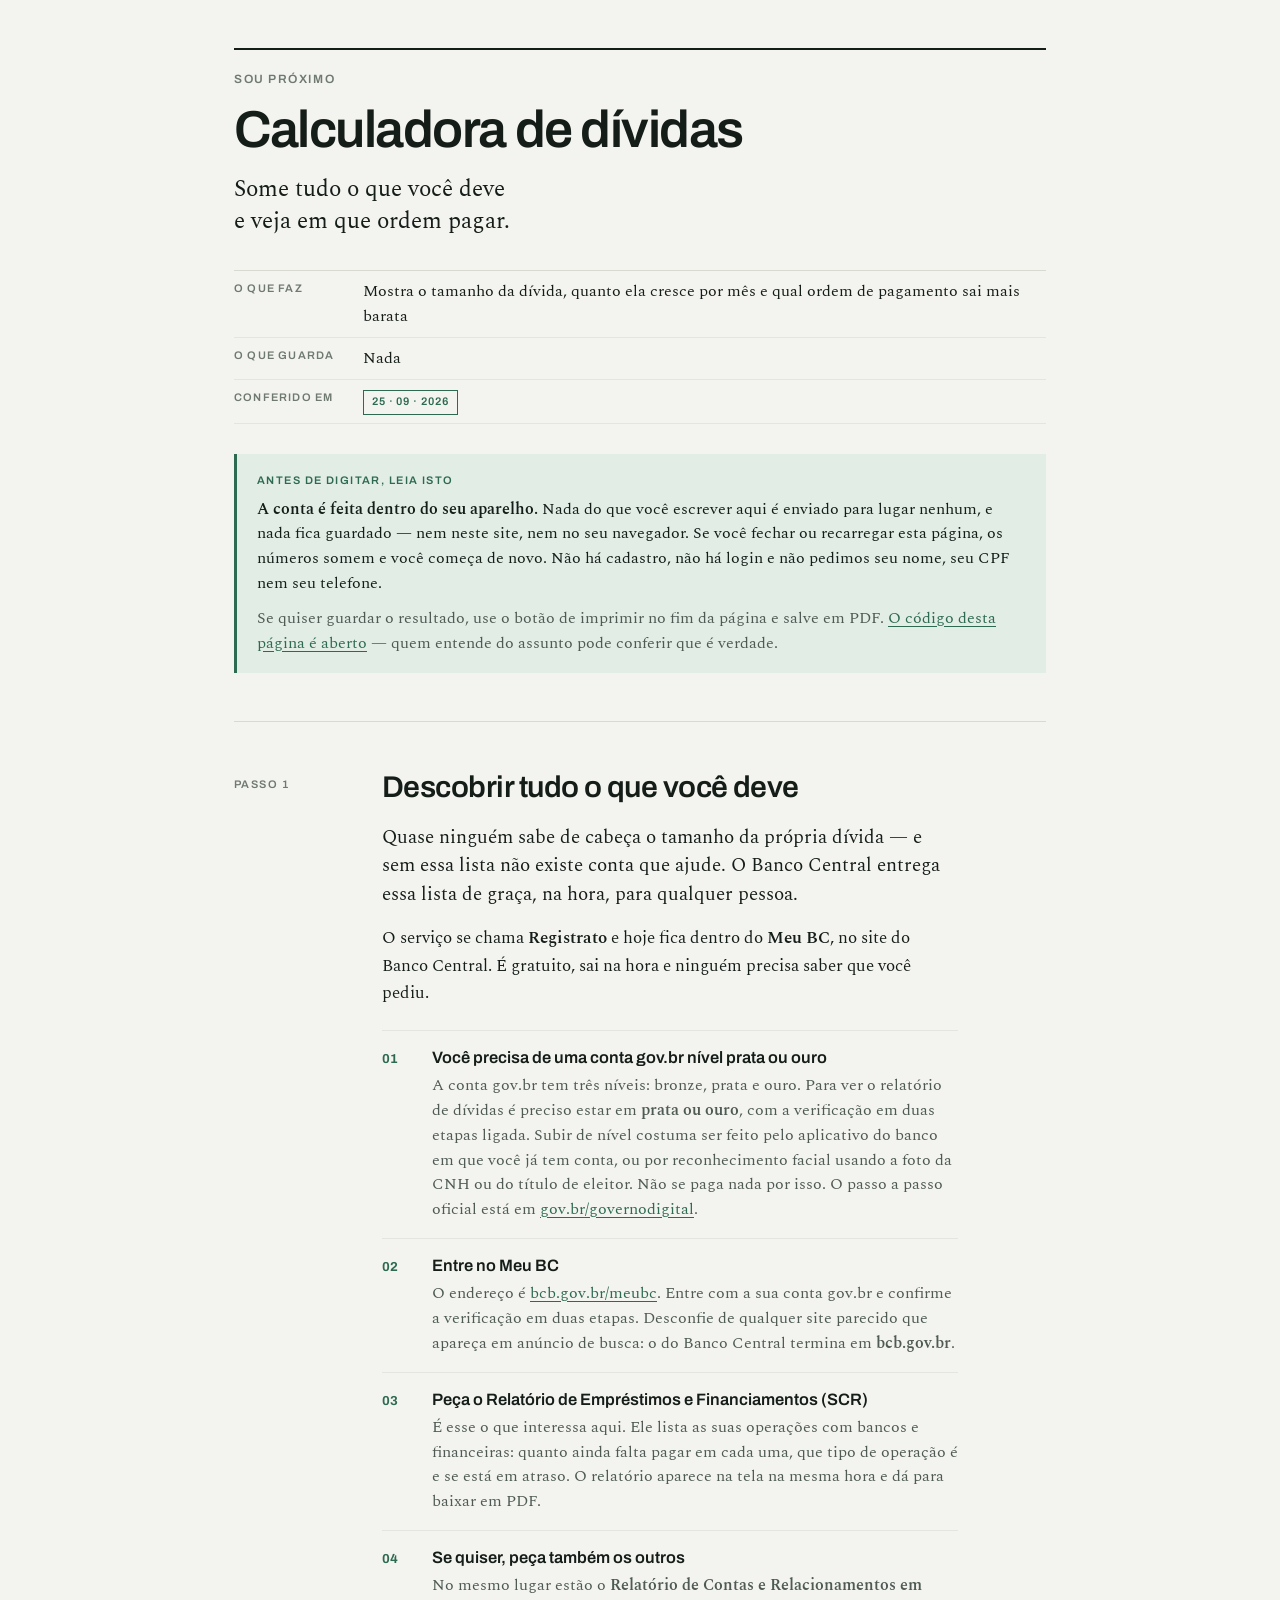
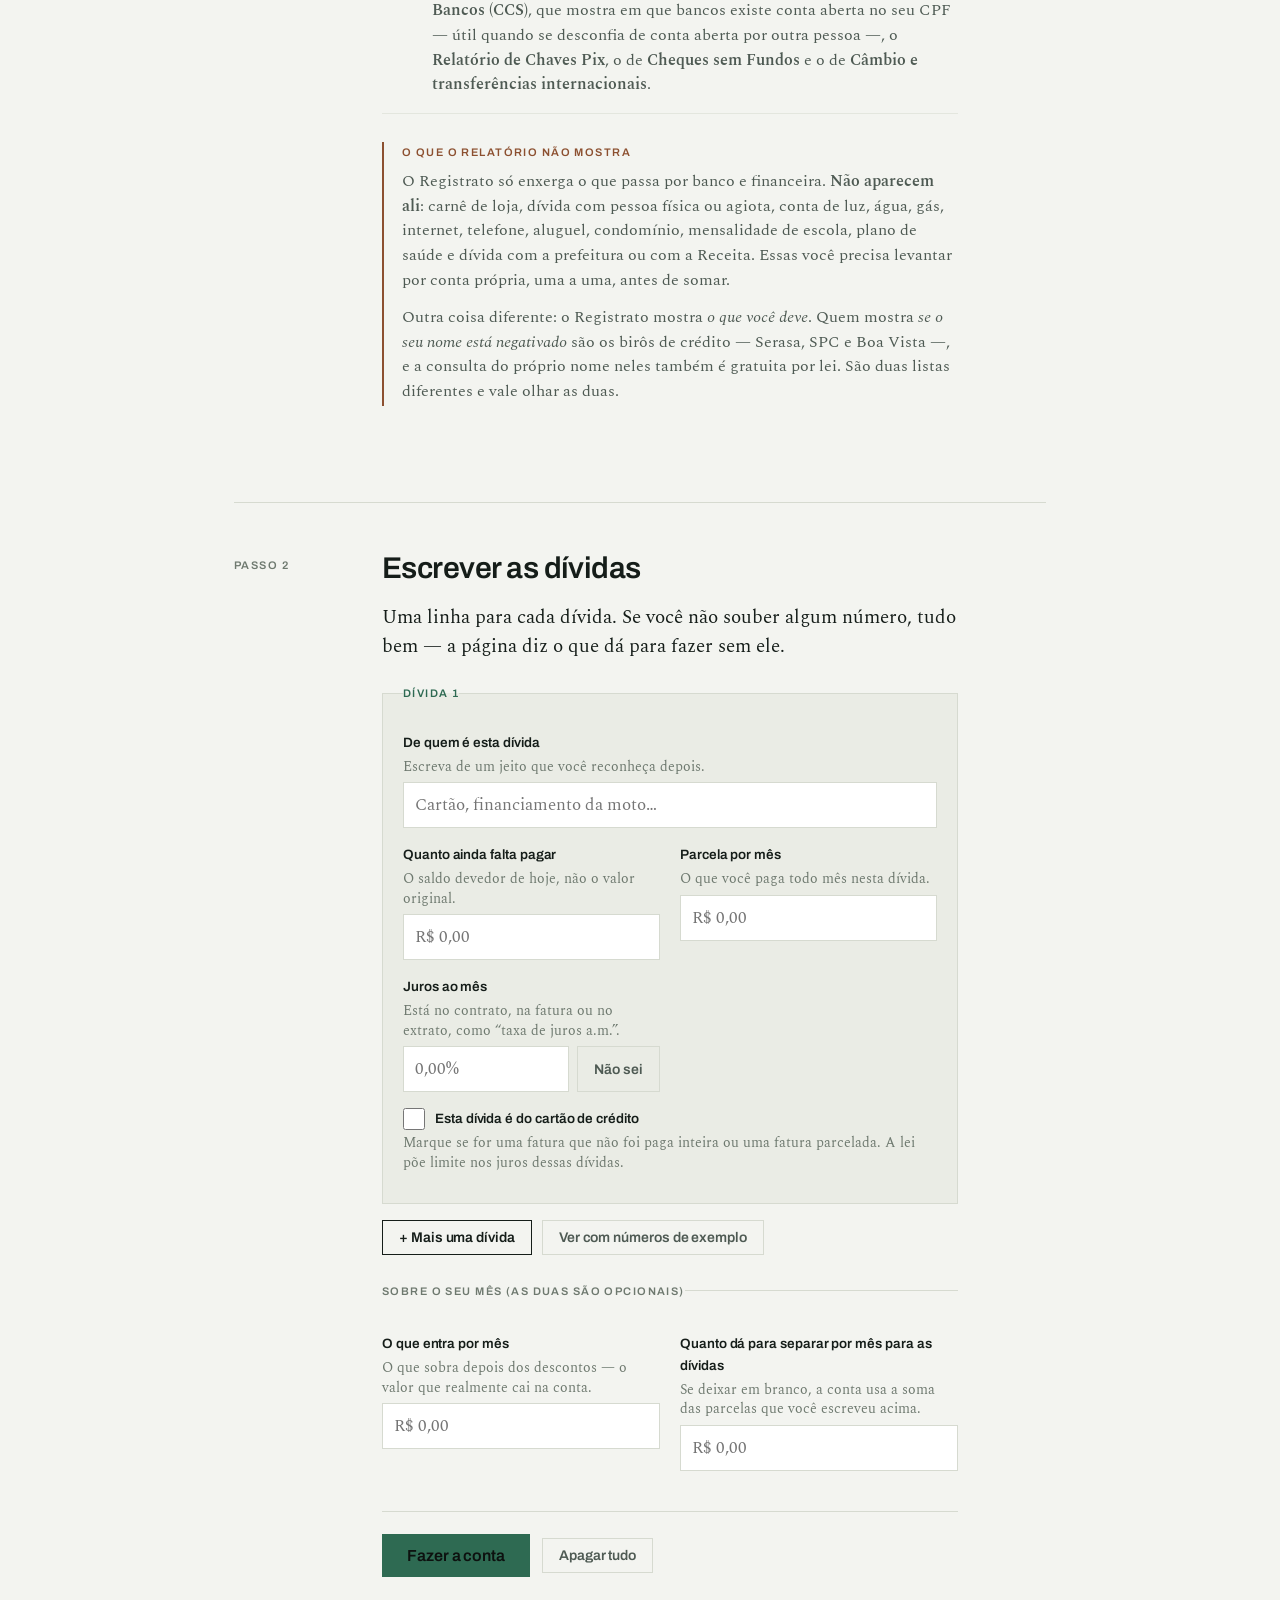
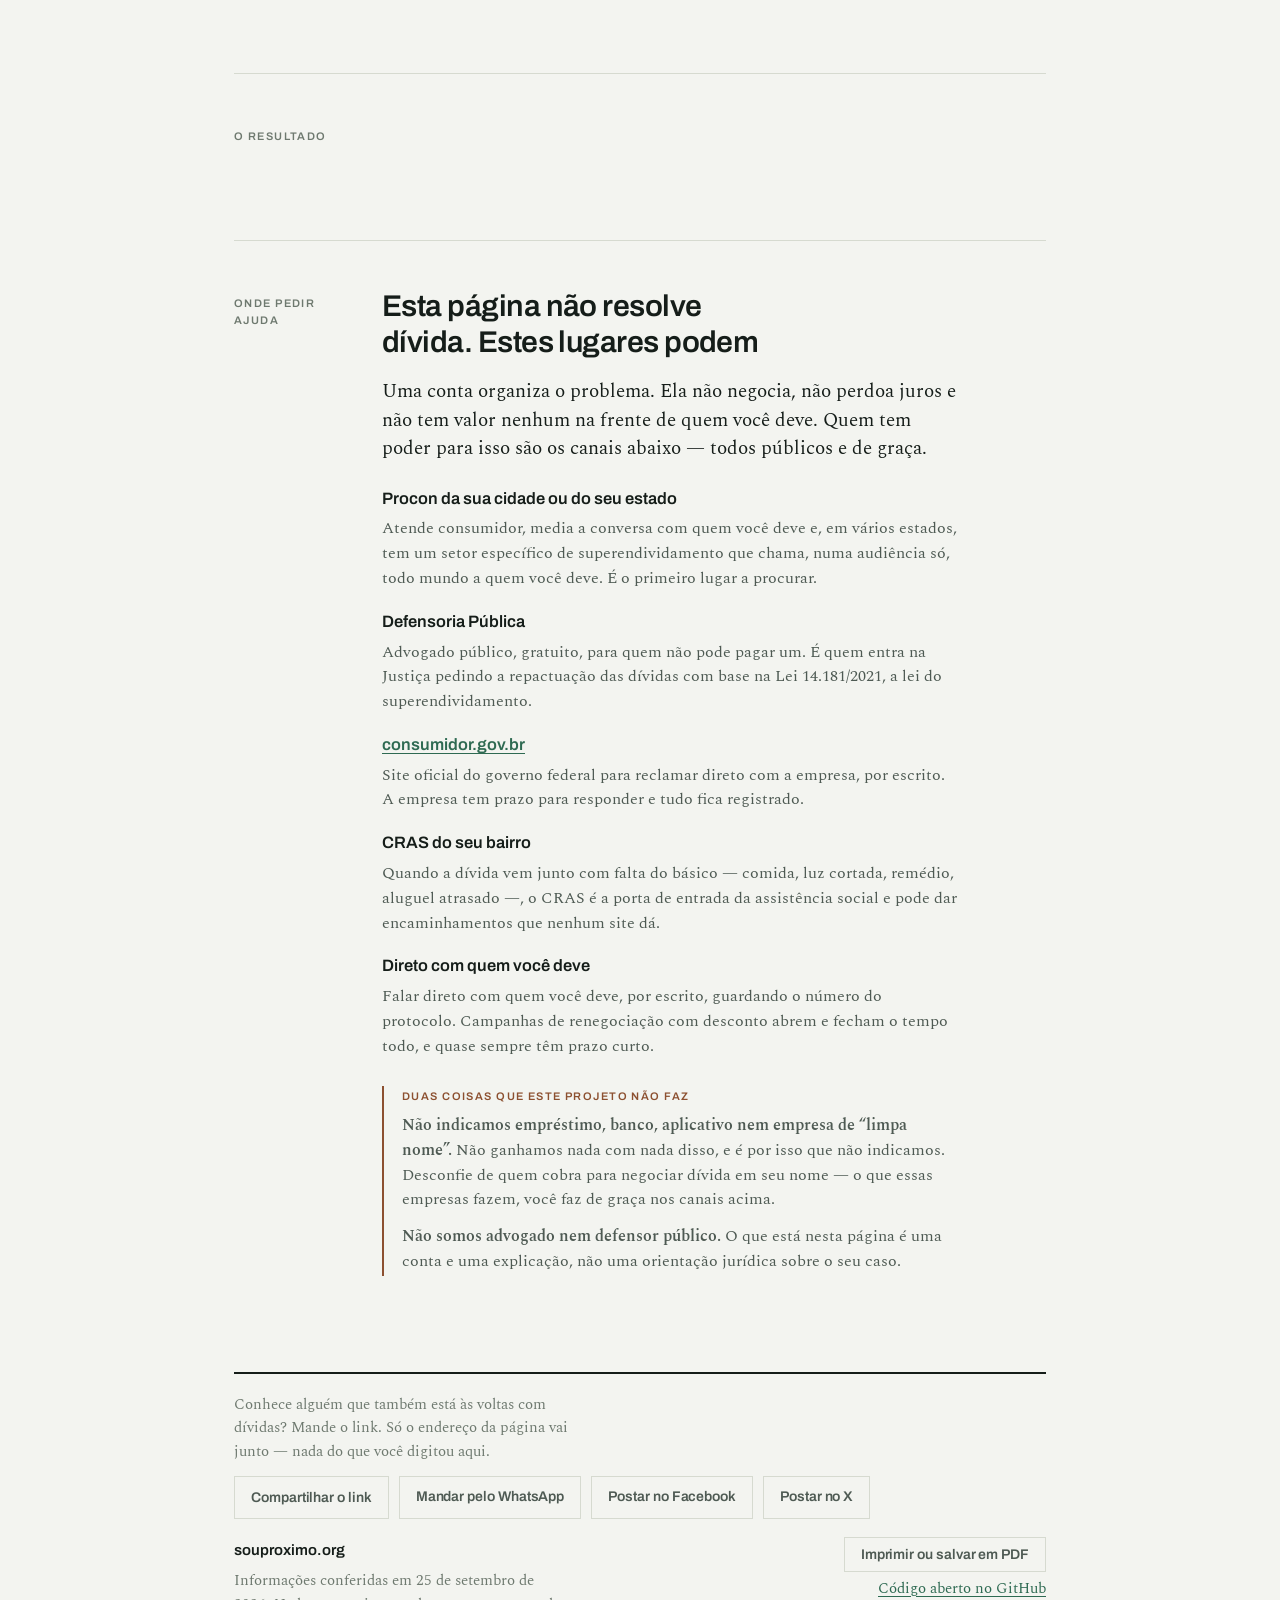
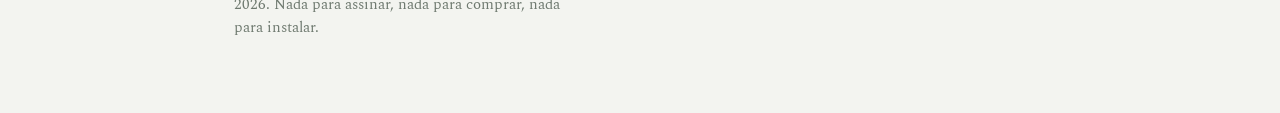
==== commit f14c3b7f: "Informações conferidas em 25/09/2026 Mínimo existencial (Decreto 11.150/2022, redação do 11.567/2023" ====
--- a/index.html
+++ b/index.html
@@ -33,7 +33,7 @@
       <dt>O que guarda</dt>
       <dd>Nada</dd>
       <dt>Conferido em</dt>
-      <dd><span class="selo">21 · 09 · 2026</span></dd>
+      <dd><span class="selo">25 · 09 · 2026</span></dd>
     </dl>
 
     <div class="privacidade">
@@ -172,7 +172,7 @@
   <footer>
     <div>
       <span class="dominio"><a href="https://souproximo.org">souproximo.org</a></span>
-      <p class="nota">Informações conferidas em 21 de setembro de 2026. Nada para assinar, nada para comprar, nada para instalar.</p>
+      <p class="nota">Informações conferidas em 25 de setembro de 2026. Nada para assinar, nada para comprar, nada para instalar.</p>
     </div>
     <div class="compartilhar">
       <p class="nota">Conhece alguém que também está às voltas com dívidas? Mande o link. Só o endereço da página vai junto — nada do que você digitou aqui.</p>
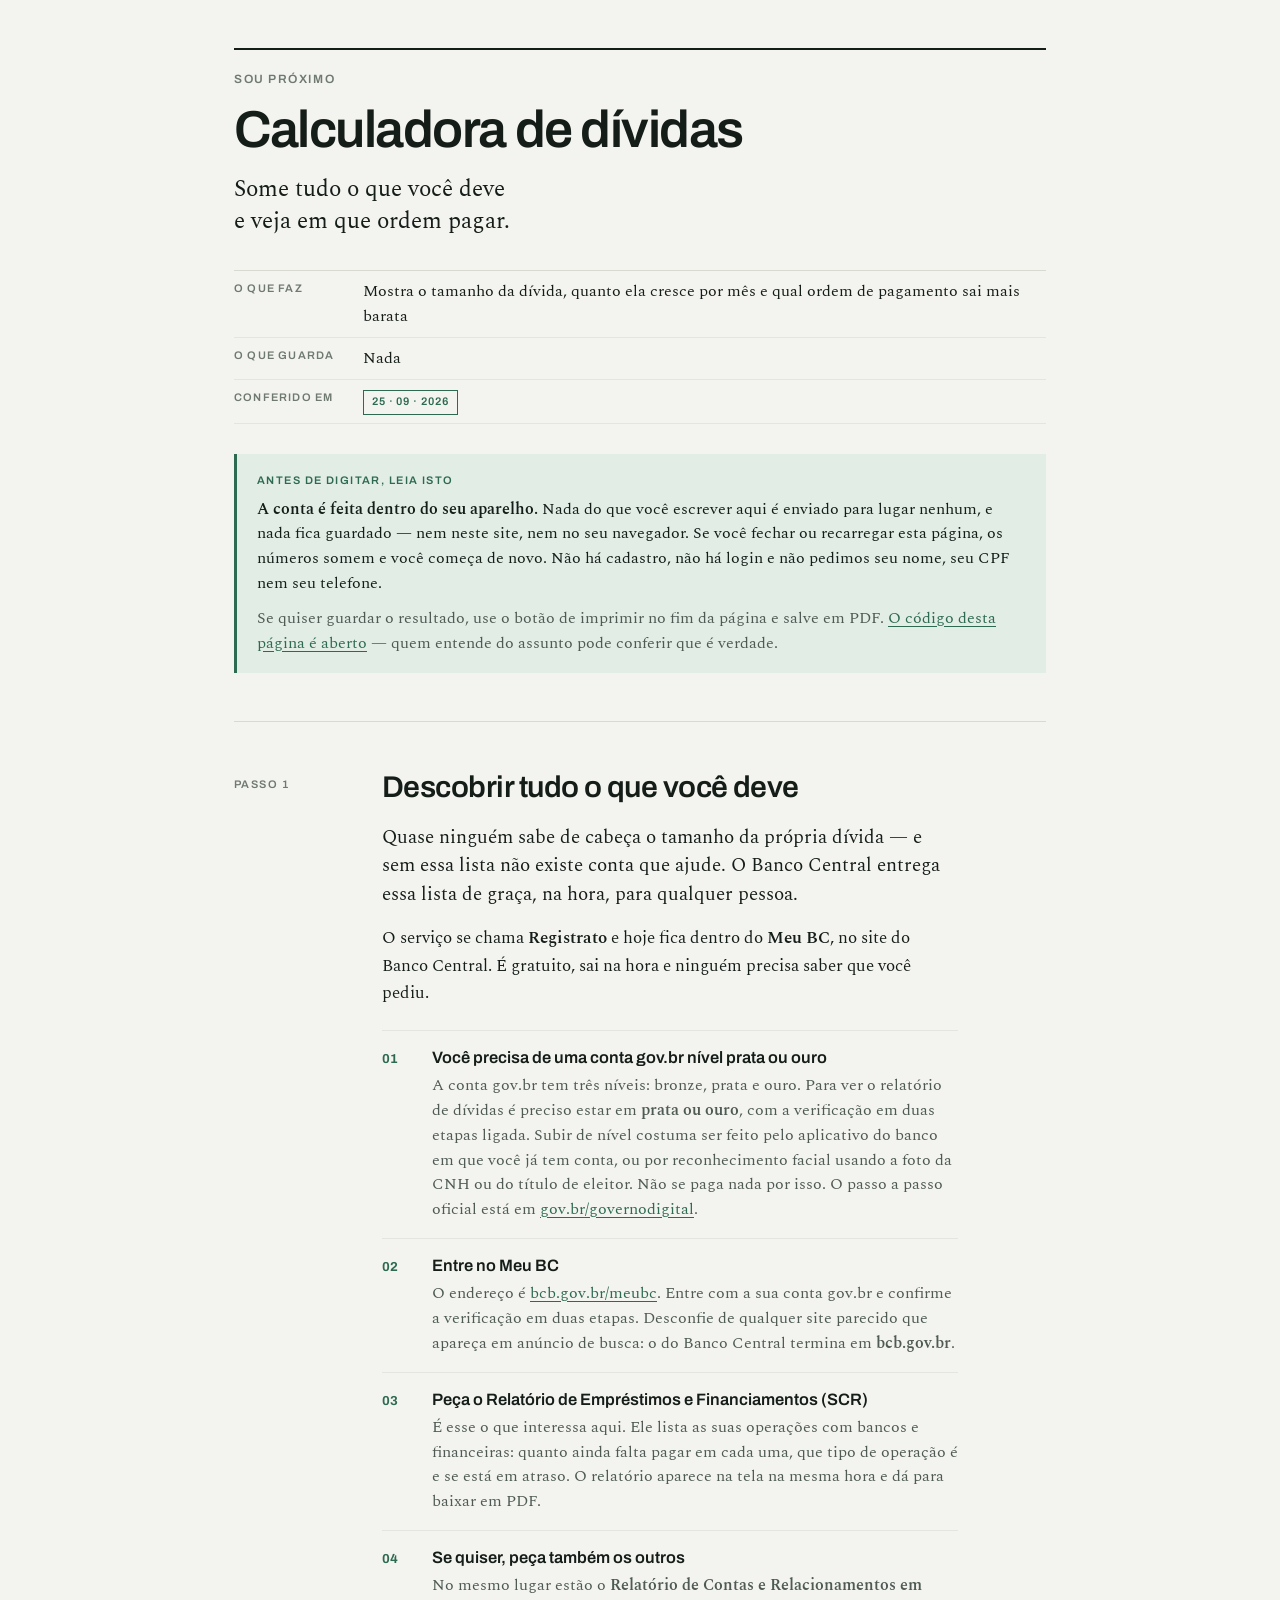
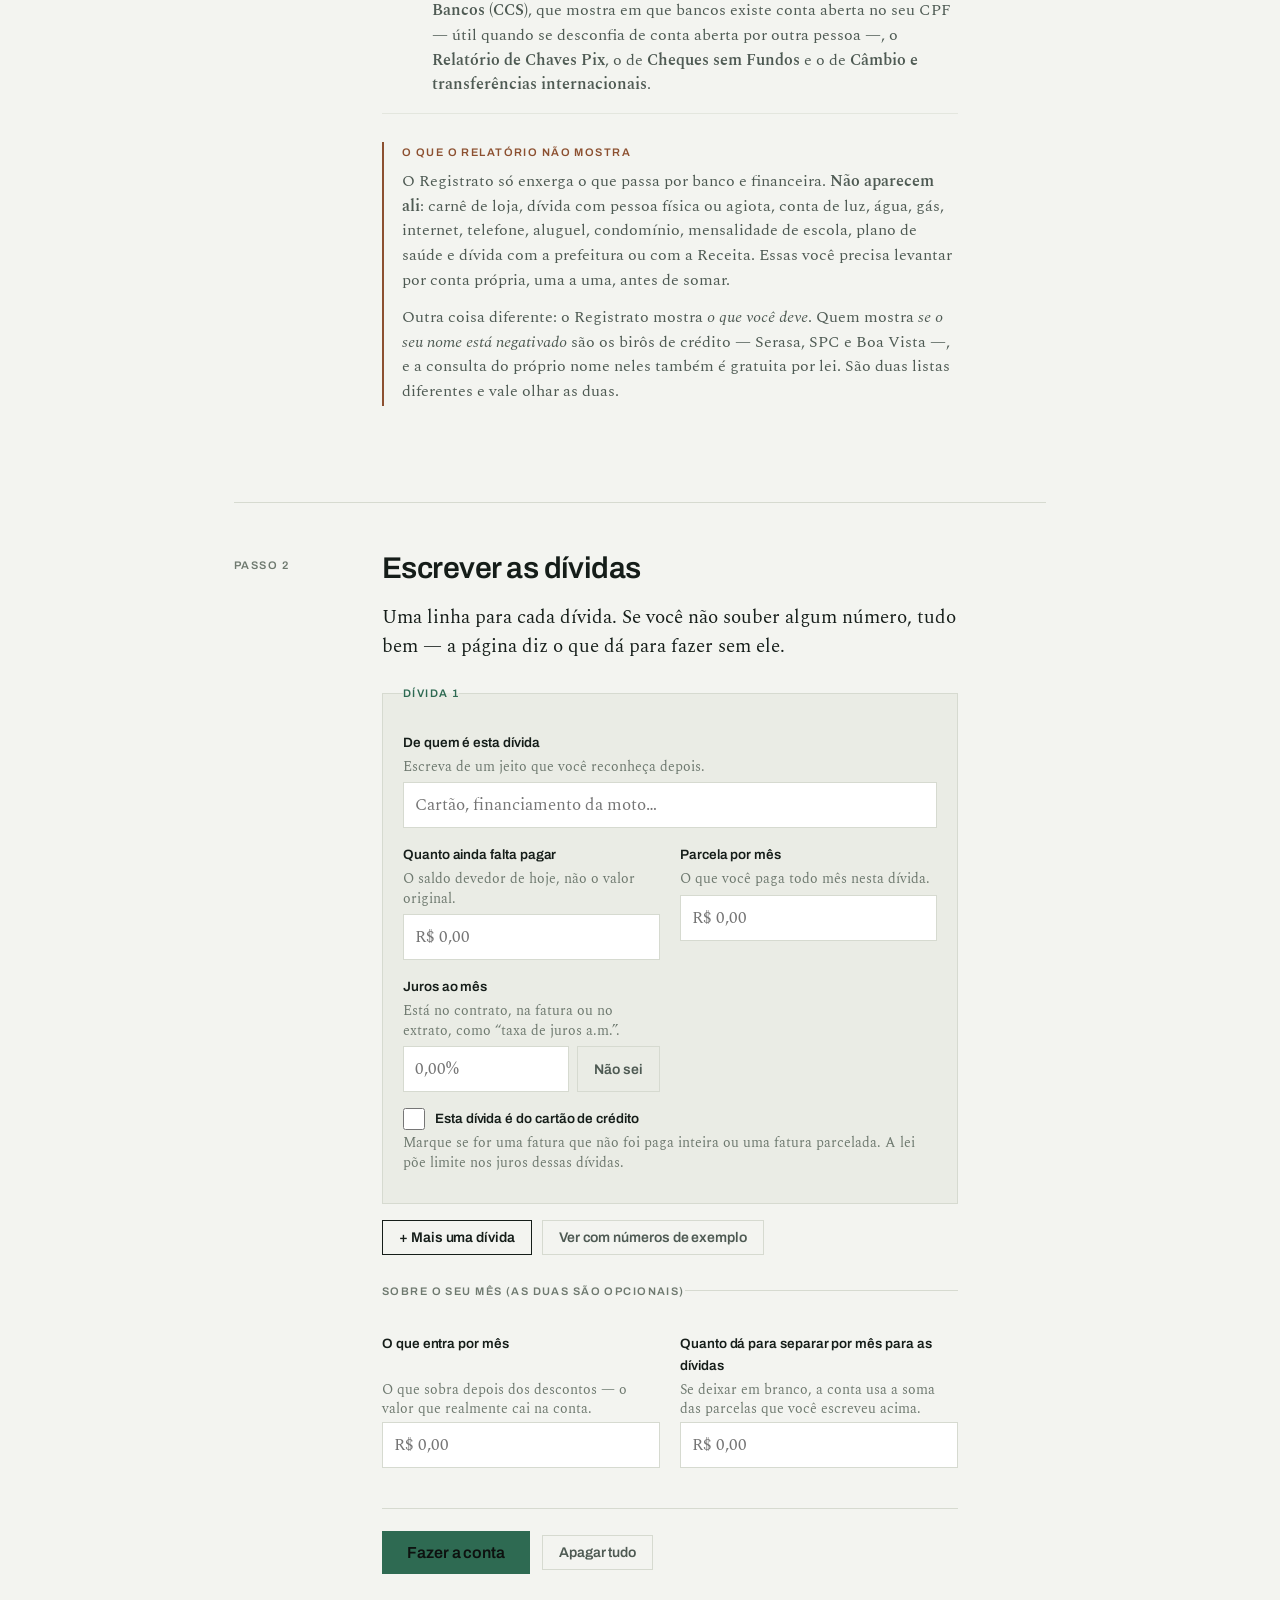
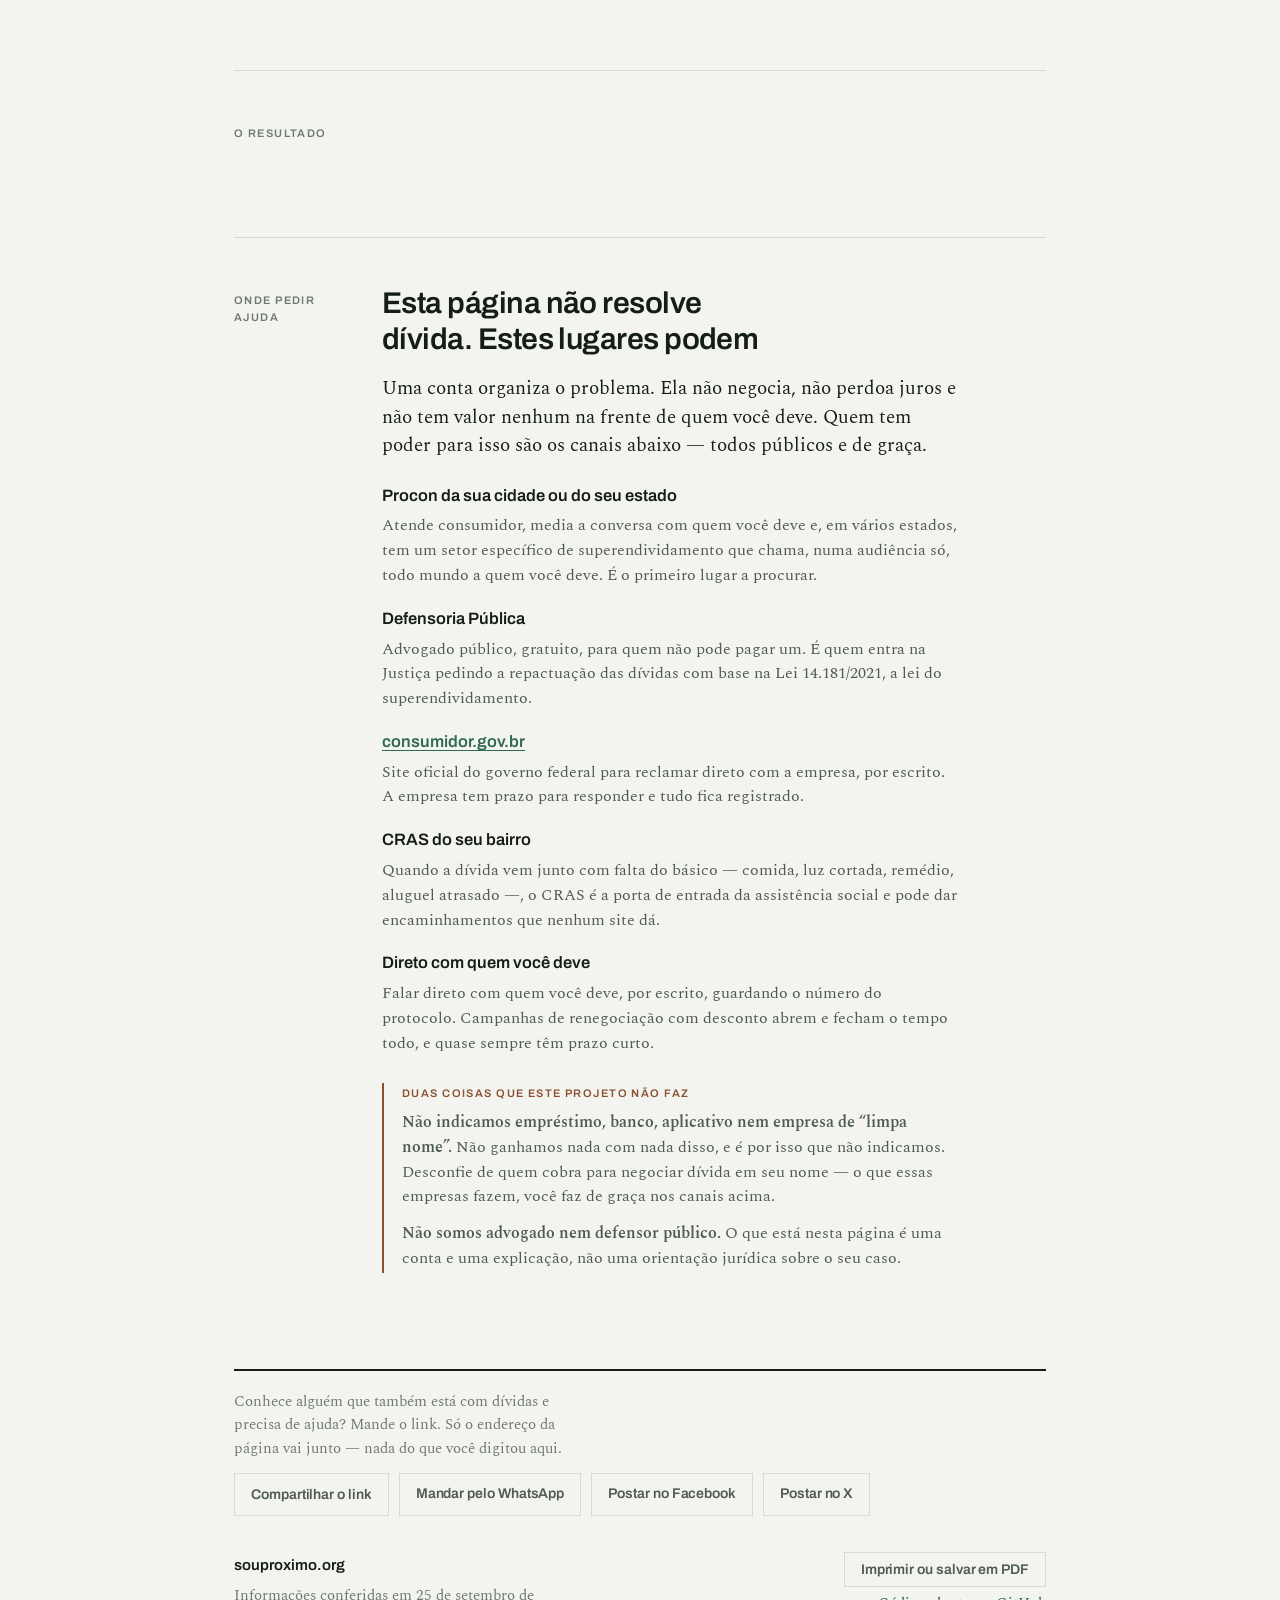
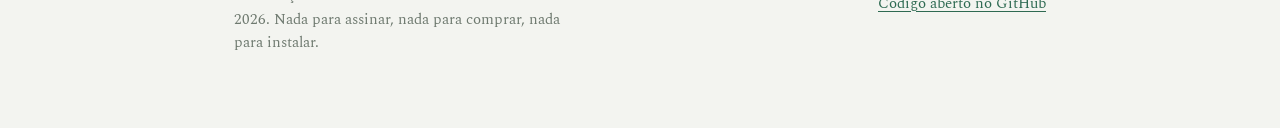
==== commit a1609ba6: "Texto do convite para compartilhar: "está com dívidas e precisa de ajuda" Co-Authored-By: Claude Opu" ====
--- a/index.html
+++ b/index.html
@@ -175,7 +175,7 @@
       <p class="nota">Informações conferidas em 25 de setembro de 2026. Nada para assinar, nada para comprar, nada para instalar.</p>
     </div>
     <div class="compartilhar">
-      <p class="nota">Conhece alguém que também está às voltas com dívidas? Mande o link. Só o endereço da página vai junto — nada do que você digitou aqui.</p>
+      <p class="nota">Conhece alguém que também está com dívidas e precisa de ajuda? Mande o link. Só o endereço da página vai junto — nada do que você digitou aqui.</p>
       <p class="compartilhar-acoes">
         <button type="button" id="compartilhar" class="botao botao-fino">Compartilhar o link</button>
         <a class="botao botao-fino" id="compartilhar-whatsapp" href="https://wa.me/?text=Calculadora%20gratuita%20de%20d%C3%ADvidas%3A%20soma%20o%20que%20se%20deve%20e%20mostra%20em%20que%20ordem%20pagar.%20A%20conta%20%C3%A9%20feita%20no%20pr%C3%B3prio%20celular%20e%20nada%20sai%20dele.%20https%3A%2F%2Fsouproximo.org%2Fdividas%2F" target="_blank" rel="noopener noreferrer">Mandar pelo WhatsApp</a>
--- a/calculadora.css
+++ b/calculadora.css
@@ -370,6 +370,16 @@
 .bloco-renda legend { display: none; }
 .bloco-renda > .label { display: block; margin-bottom: 14px; }
 .campos-renda { display: grid; grid-template-columns: repeat(2, minmax(0, 1fr)); gap: 4px 20px; }
+/* rótulo, ajuda e campo alinhados entre as duas colunas, mesmo quando um
+   rótulo quebra em duas linhas e o outro não */
+.campos-renda .campo input { margin-top: auto; }
+@supports (grid-template-rows: subgrid) {
+  .campos-renda .campo {
+    display: grid; grid-row: span 3; grid-template-rows: subgrid;
+    row-gap: 3px; align-content: start;
+  }
+  .campos-renda .campo input { margin-top: 0; }
+}
 
 /* ---------- botões ---------- */
 
@@ -510,7 +520,7 @@
 }
 footer .dominio a { text-decoration: none; color: var(--ink); }
 footer .nota { font-size: 14.5px; color: var(--muted); max-width: 42ch; margin: 6px 0 0; }
-.compartilhar { flex-basis: 100%; order: -1; }
+.compartilhar { flex-basis: 100%; order: -1; margin-bottom: 18px; }
 .compartilhar .nota { margin-top: 0; }
 .compartilhar-acoes { display: flex; flex-wrap: wrap; gap: 10px; margin: 12px 0 0; }
 .compartilhar-acoes a.botao { text-decoration: none; display: inline-block; }
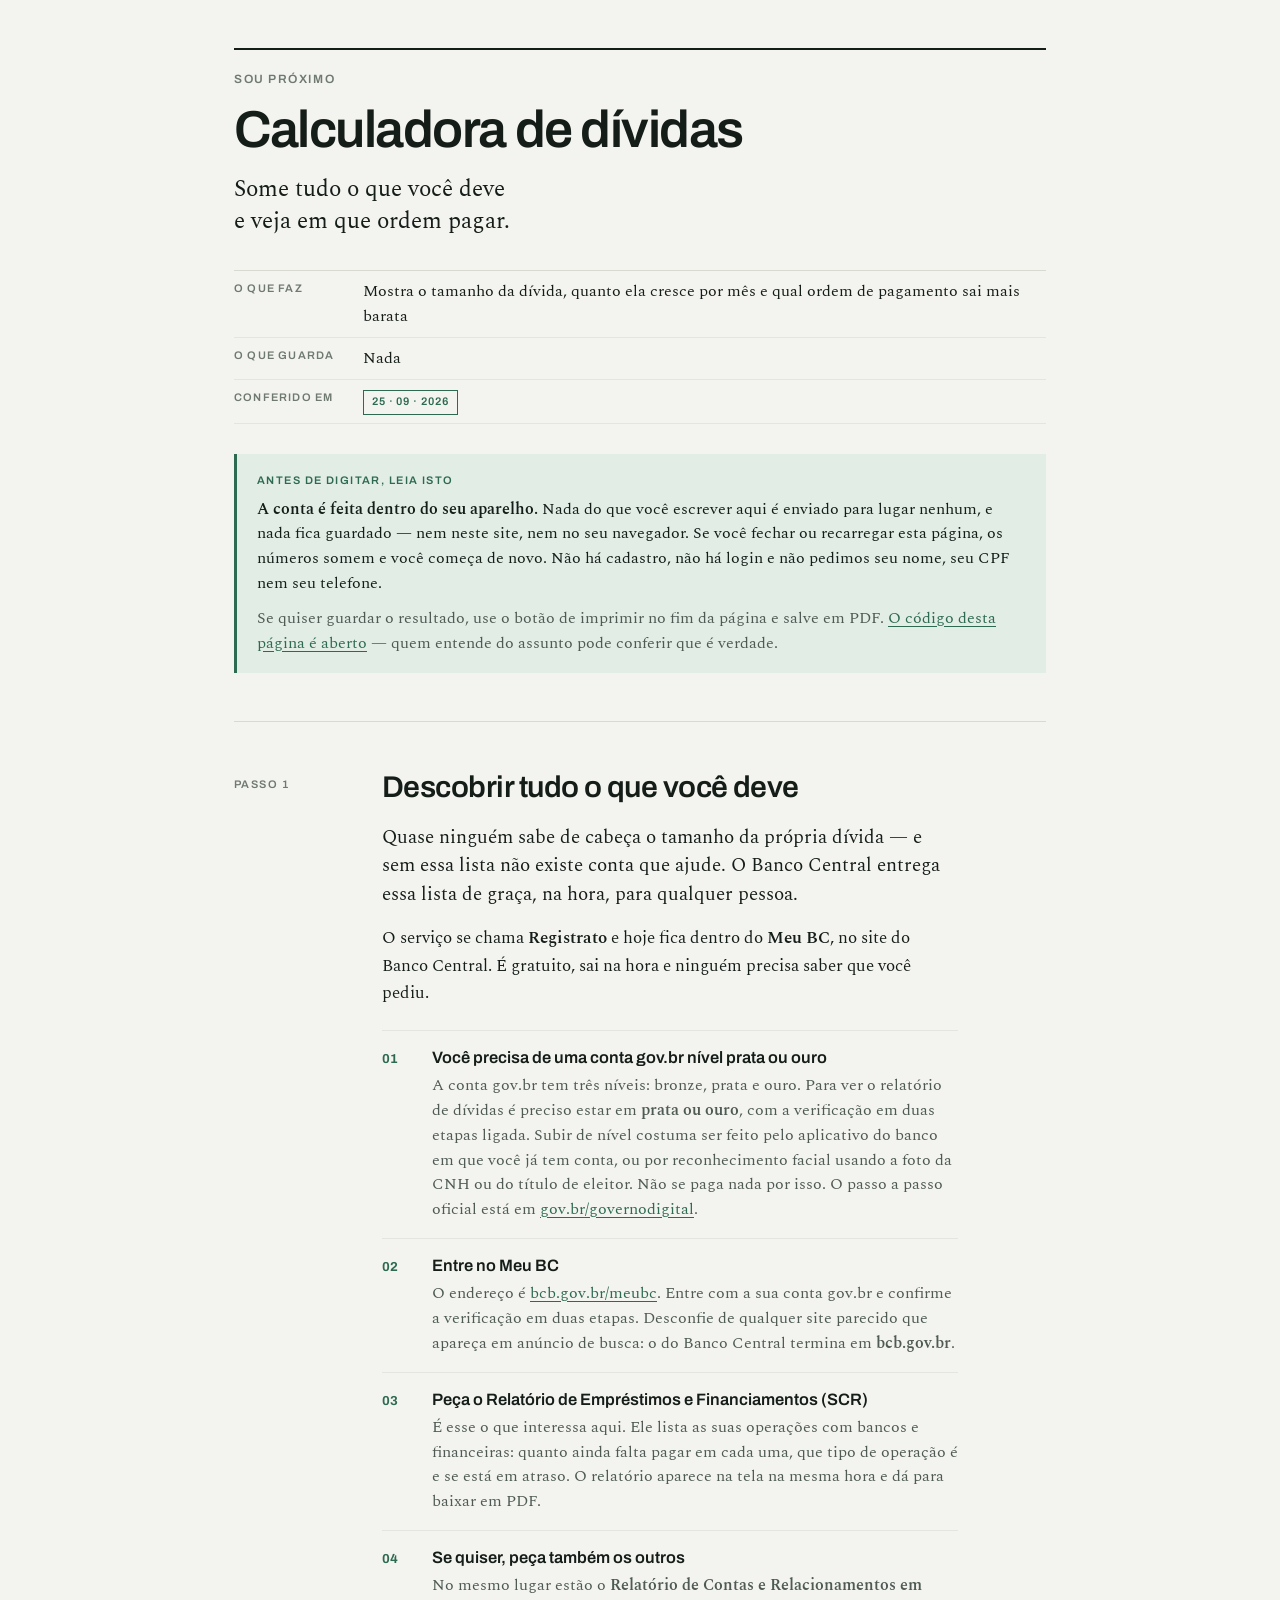
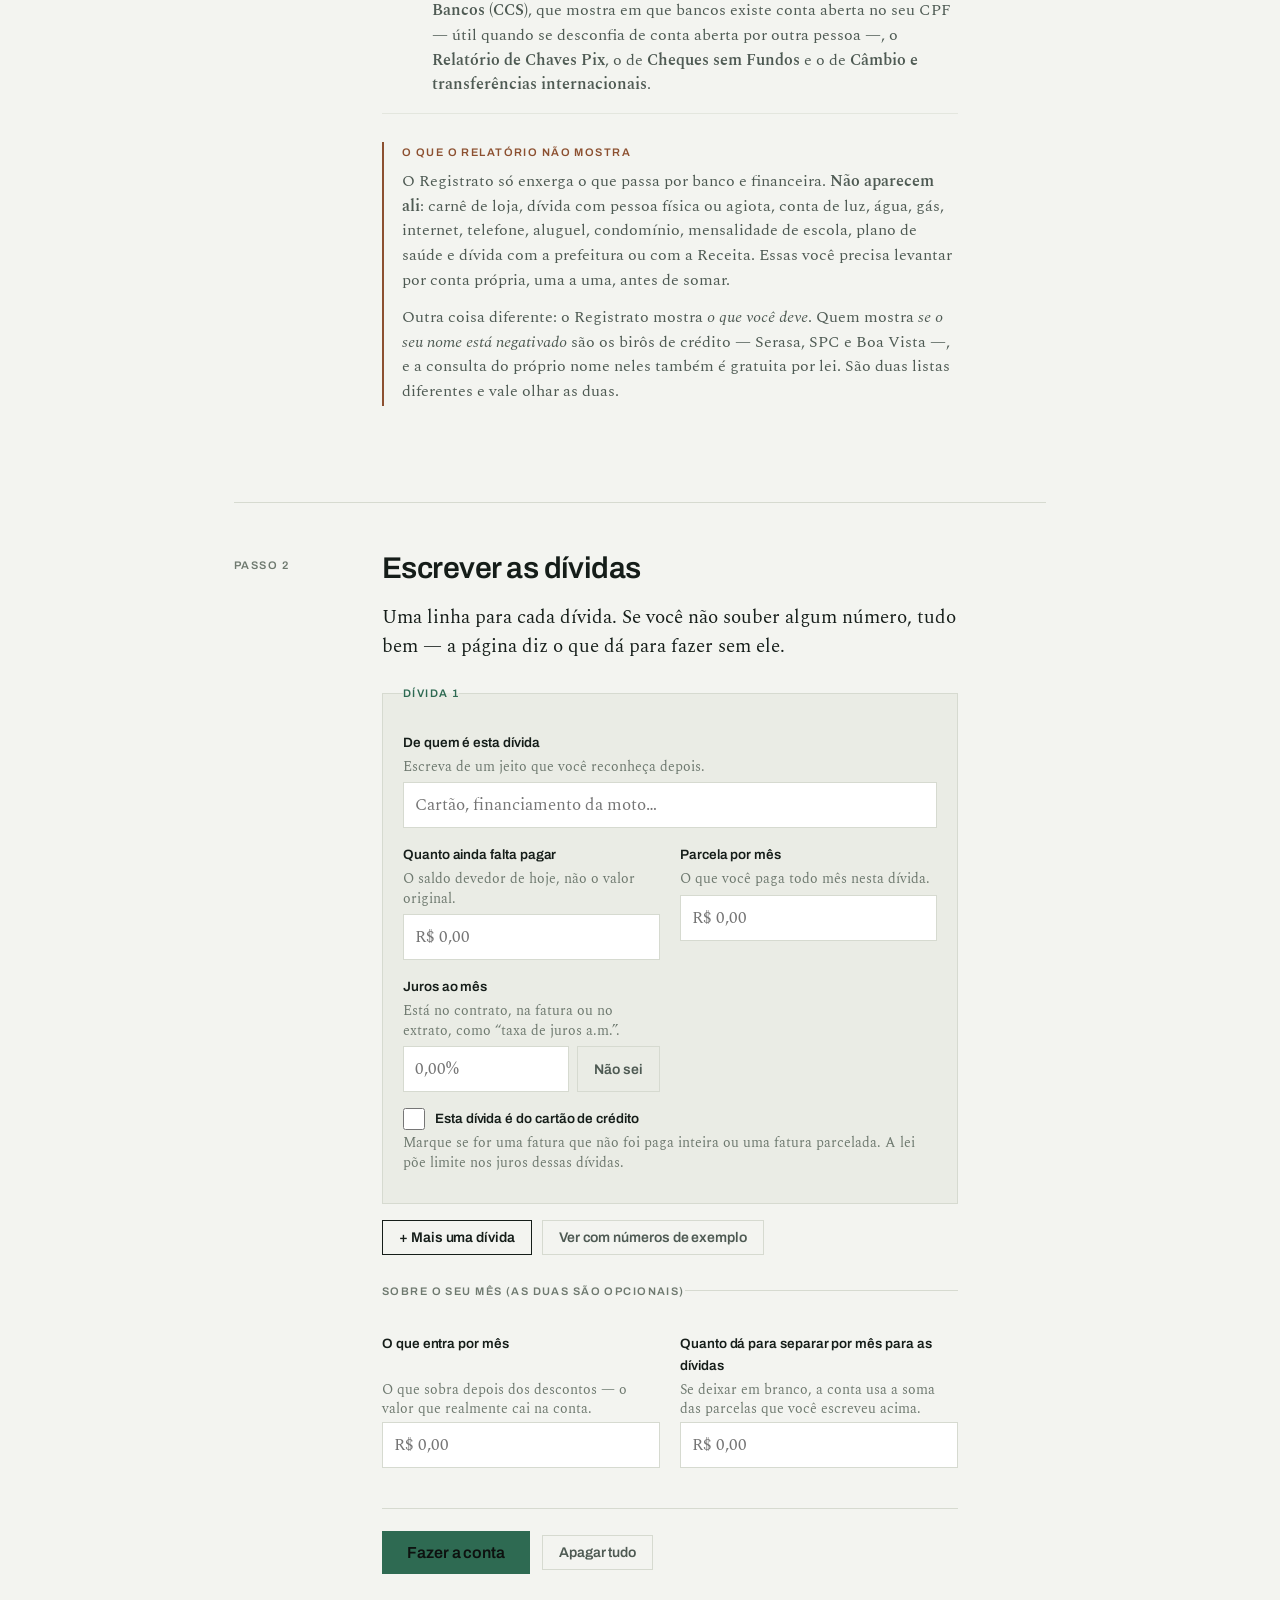
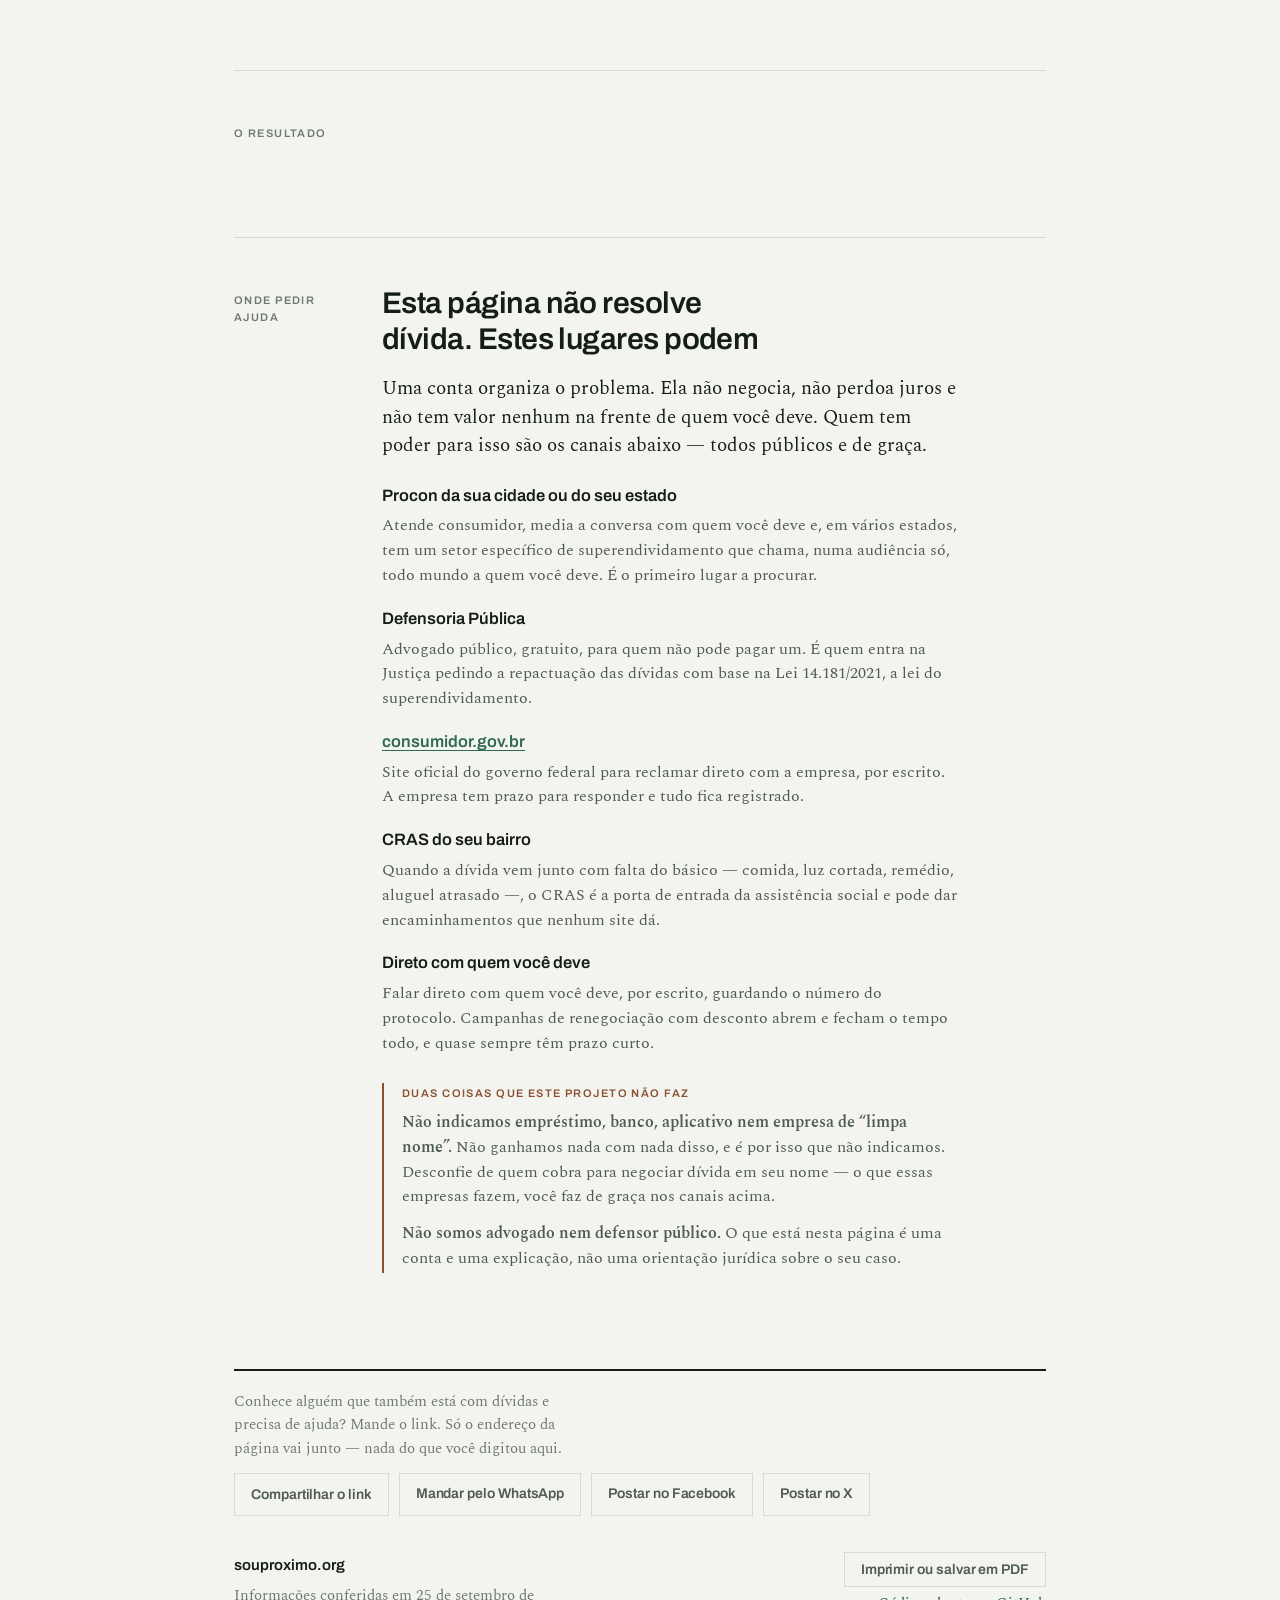
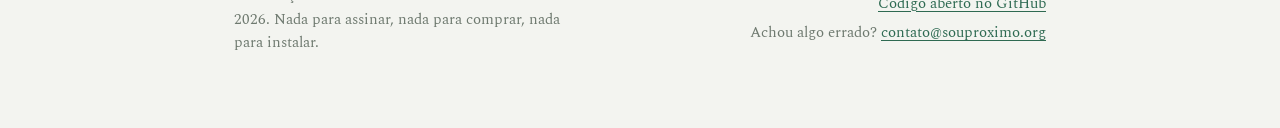
==== commit 45827811: "Linha de contato no fim do resultado e no rodapé mailto:contato@souproximo.org com assunto fixo e se" ====
--- a/index.html
+++ b/index.html
@@ -187,6 +187,7 @@
     <div class="rodape-links">
       <button type="button" id="imprimir" class="botao botao-fino">Imprimir ou salvar em PDF</button>
       <p class="nota"><a href="https://github.com/souproximo/calculadora-dividas" target="_blank" rel="noopener">Código aberto no GitHub</a></p>
+      <p class="nota contato">Achou algo errado? <a href="mailto:contato@souproximo.org?subject=Calculadora%20de%20d%C3%ADvidas">contato@souproximo.org</a></p>
     </div>
   </footer>
 
--- a/calculadora.css
+++ b/calculadora.css
@@ -282,6 +282,7 @@
 .ressalva .label { color: var(--clay); display: block; margin-bottom: 8px; }
 .ressalva p { margin: 0 0 12px; font-size: 16px; line-height: 1.55; color: var(--ink-soft); }
 .ressalva p:last-child { margin-bottom: 0; }
+#resultado .contato { margin: 28px 0 0; color: var(--muted); }
 
 /* ---------- formulário ---------- */
 
@@ -572,10 +573,11 @@
   .corpo > h2, .corpo h3 { break-after: avoid; }
   /* O que se imprime é o documento que a pessoa leva ao Procon, à Defensoria
      ou à conversa com o credor: o retrato e para onde ir. O formulário e o
-     guia do Registrato só fazem sentido na tela. */
+     guia do Registrato só fazem sentido na tela. As linhas de contato são
+     do projeto, não da pessoa, e também ficam de fora. */
   #passo-1, #passo-2, .privacidade, .acoes-lista, .acoes-conta,
   .divida-remover, .descobrir-juros, #imprimir, .botao, .compartilhar,
-  .dica-rolagem { display: none !important; }
+  .dica-rolagem, .contato { display: none !important; }
   #resultado { break-before: auto; }
   a { color: #000000; text-decoration: underline; }
   a[href^="http"]::after { content: " (" attr(href) ")"; font-size: 9pt; color: #555555; }
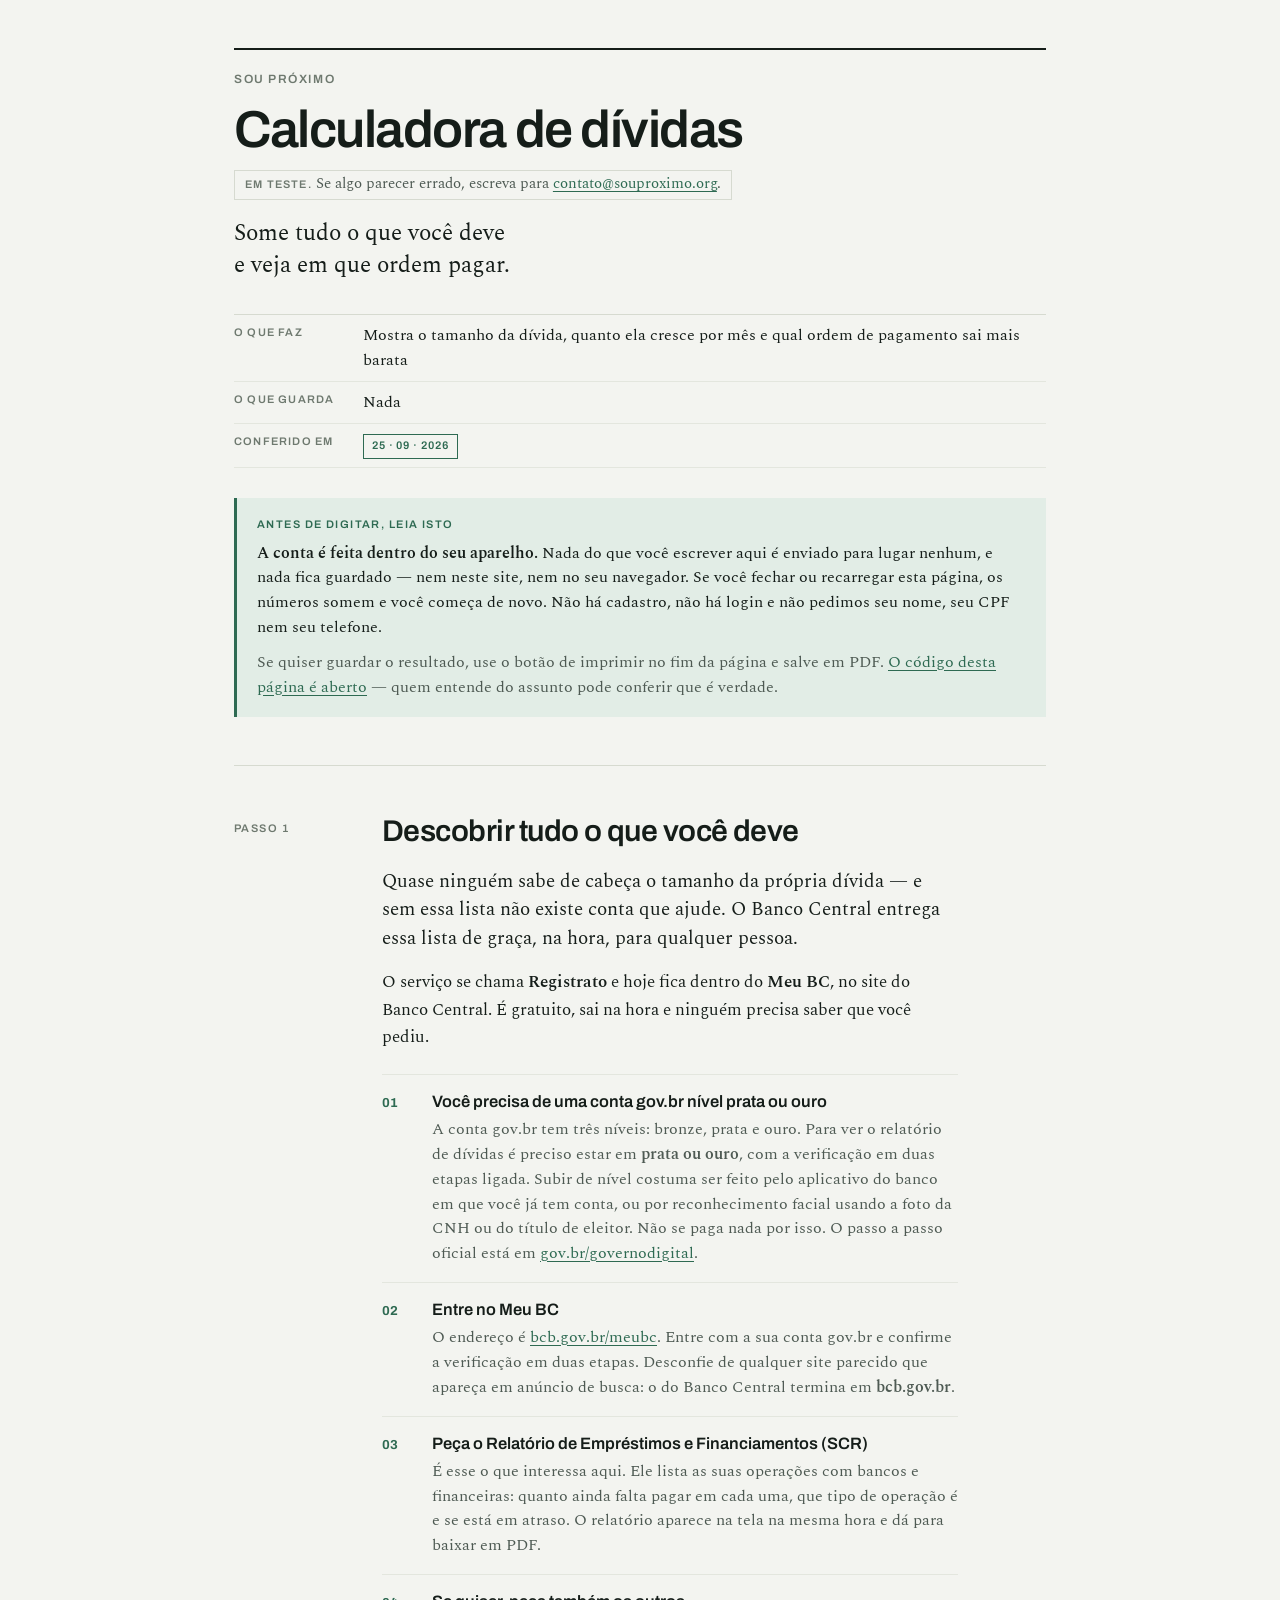
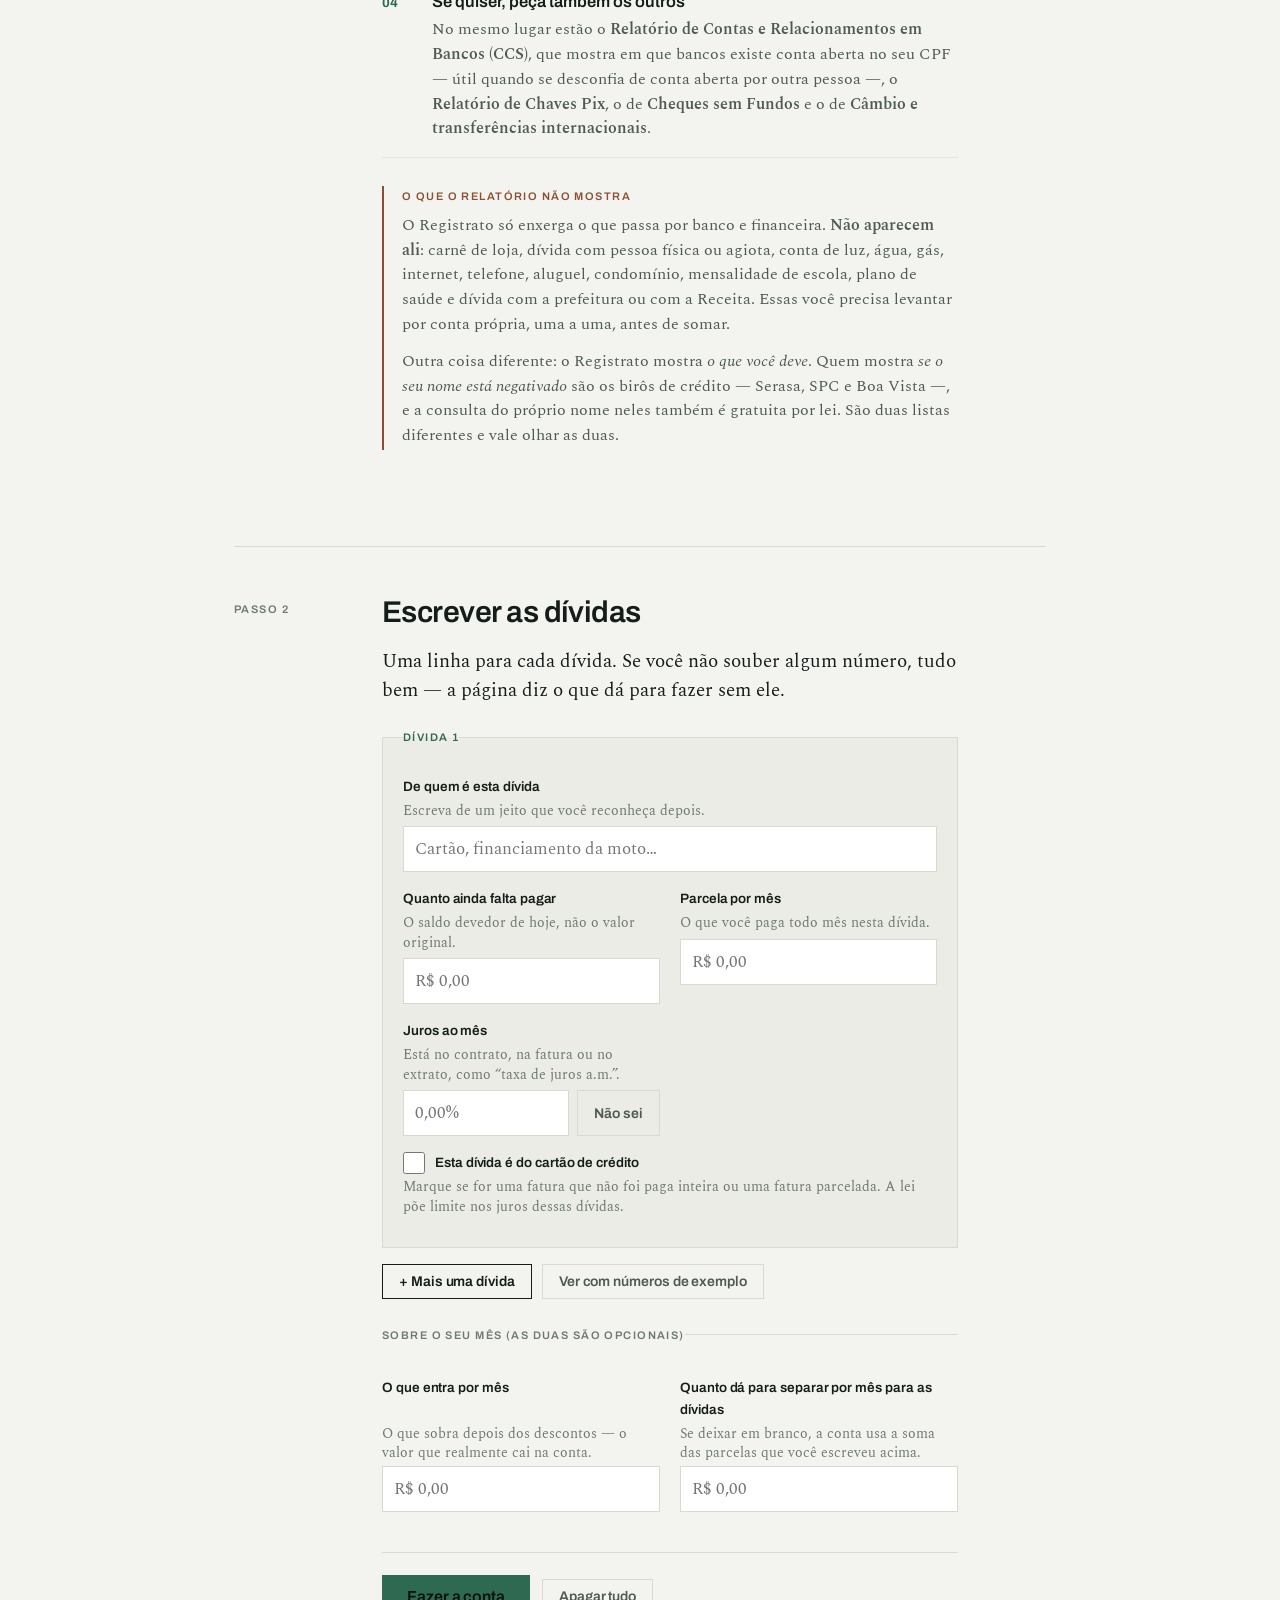
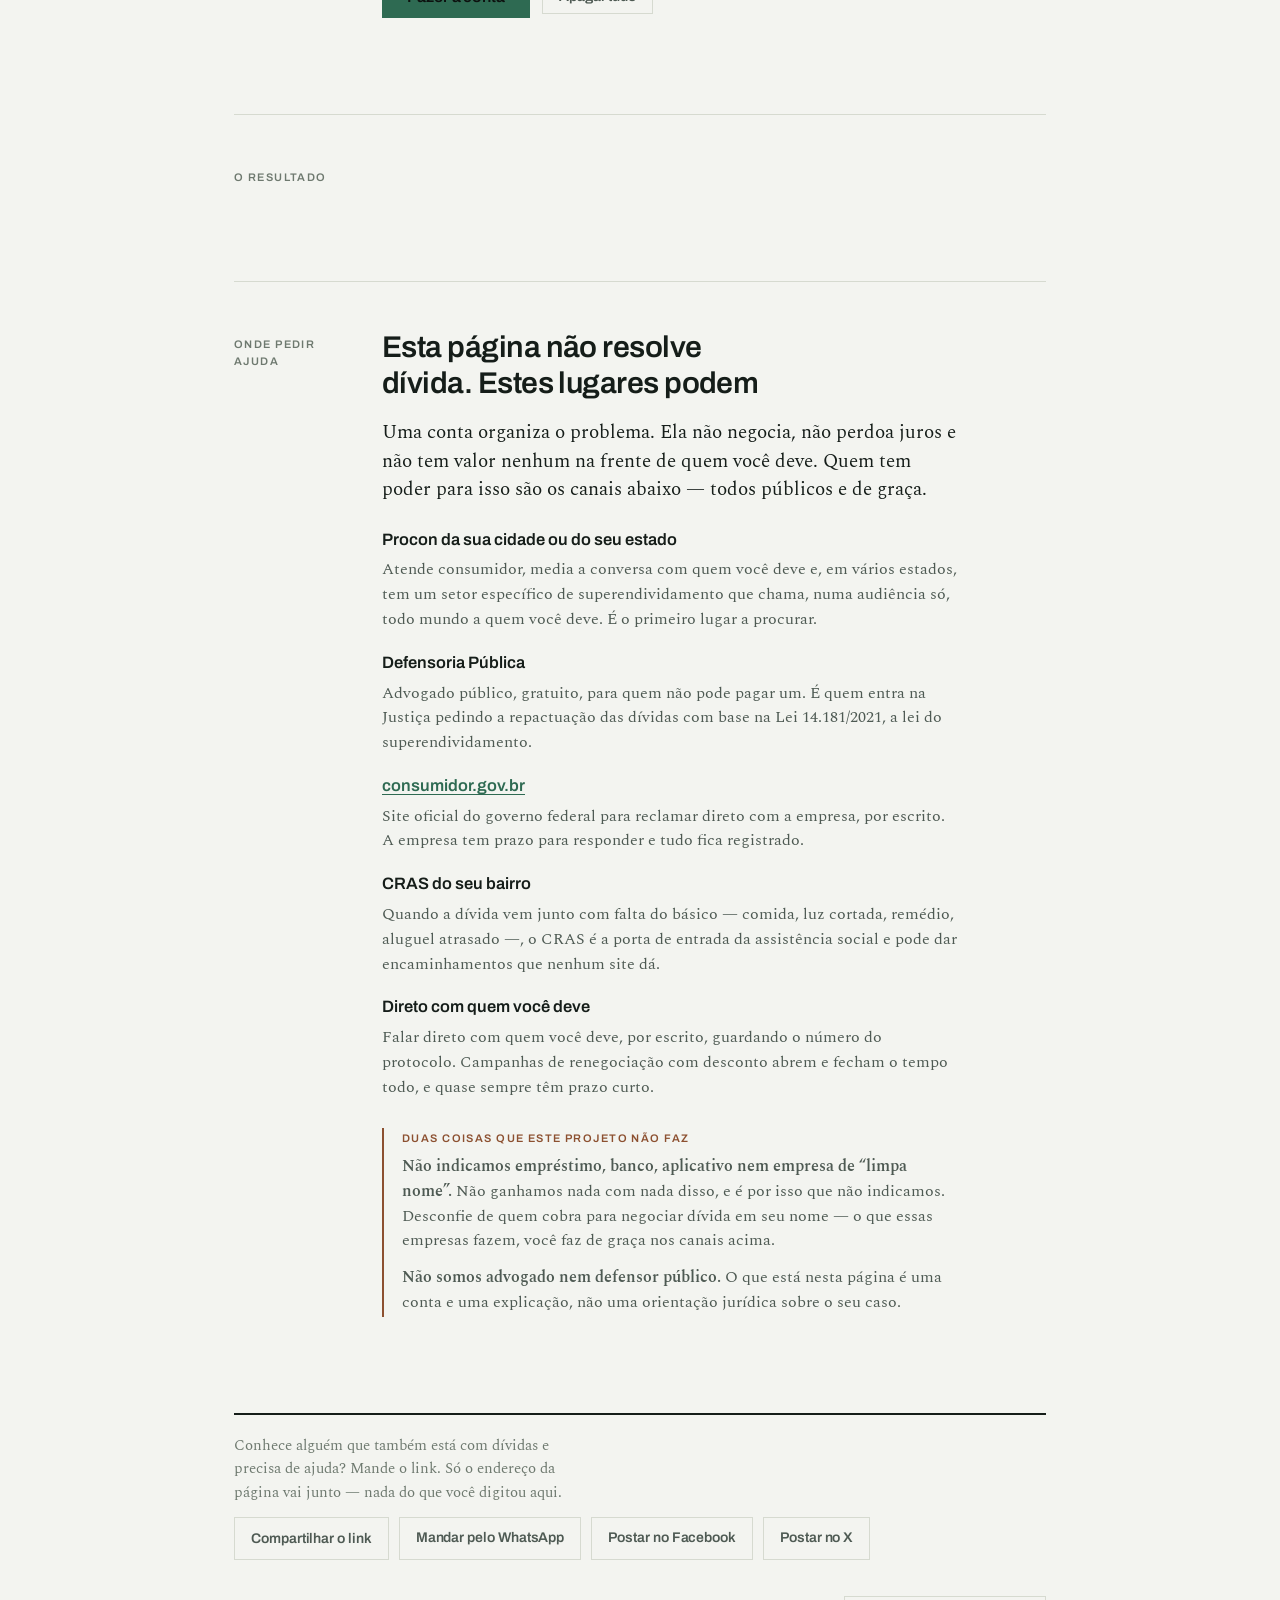
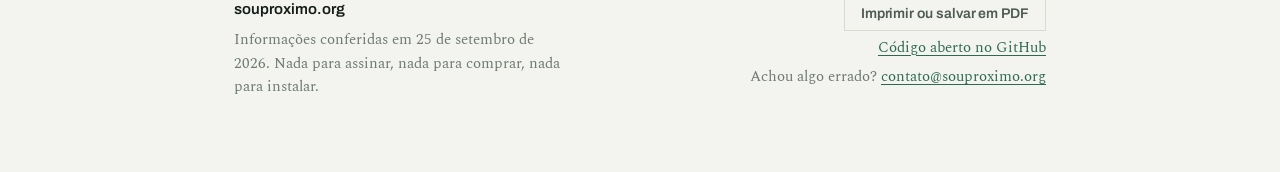
==== commit 091f08f0: "Caixa "Antes de seguir esta ordem" e selo "Em teste" A caixa fica logo acima da tabela da ordem, com" ====
--- a/index.html
+++ b/index.html
@@ -12,6 +12,15 @@
 <meta property="og:locale" content="pt_BR">
 <meta property="og:title" content="Calculadora de dívidas">
 <meta property="og:description" content="Some tudo o que você deve, veja quanto cada dívida cresce por mês e em que ordem pagar. Nada do que você digitar sai do seu aparelho.">
+<meta property="og:url" content="https://souproximo.org/dividas/">
+<!-- Endereço absoluto: quem lê estas tags é o robô da rede social, que não
+     resolve caminho relativo. A fonte da imagem está em ferramentas/. -->
+<meta property="og:image" content="https://souproximo.org/dividas/compartilhar.png">
+<meta property="og:image:type" content="image/png">
+<meta property="og:image:width" content="1200">
+<meta property="og:image:height" content="630">
+<meta property="og:image:alt" content="Calculadora de dívidas, do Sou Próximo: some tudo o que você deve e veja em que ordem pagar.">
+<meta name="twitter:card" content="summary_large_image">
 
 <link rel="icon" href="./favicon.svg" type="image/svg+xml">
 <link rel="stylesheet" href="./calculadora.css">
@@ -25,6 +34,7 @@
   <header class="ficha">
     <p class="marca-projeto"><a href="https://souproximo.org">Sou Próximo</a></p>
     <h1 class="titulo">Calculadora de dívidas</h1>
+    <p class="em-teste contato"><strong>Em teste.</strong> Se algo parecer errado, escreva para <a href="mailto:contato@souproximo.org?subject=Calculadora%20de%20d%C3%ADvidas">contato@souproximo.org</a>.</p>
     <p class="tese">Some tudo o que você deve e veja em que ordem pagar.</p>
 
     <dl class="dados">
--- a/calculadora.css
+++ b/calculadora.css
@@ -158,6 +158,25 @@
   text-wrap: balance;
 }
 
+/* Selo de "em teste": discreto, perto do título. Leva a classe .contato,
+   então não sai na impressão. */
+.em-teste {
+  display: inline-block;
+  max-width: 100%;
+  margin: 14px 0 0;
+  padding: 3px 10px 4px;
+  border: 1px solid var(--rule);
+  font-size: 14.5px;
+  line-height: 1.45;
+  color: var(--ink-soft);
+  overflow-wrap: anywhere;
+}
+.em-teste strong {
+  font-family: "Archivo", "Helvetica Neue", Arial, sans-serif;
+  font-size: 11px; font-weight: 600; letter-spacing: 0.11em;
+  text-transform: uppercase; color: var(--muted);
+}
+
 .tese {
   font-size: clamp(19px, 2.6vw, 23px);
   line-height: 1.38;
@@ -283,6 +302,7 @@
 .ressalva p { margin: 0 0 12px; font-size: 16px; line-height: 1.55; color: var(--ink-soft); }
 .ressalva p:last-child { margin-bottom: 0; }
 #resultado .contato { margin: 28px 0 0; color: var(--muted); }
+.antes-da-ordem { margin: 0 0 22px; }
 
 /* ---------- formulário ---------- */
 
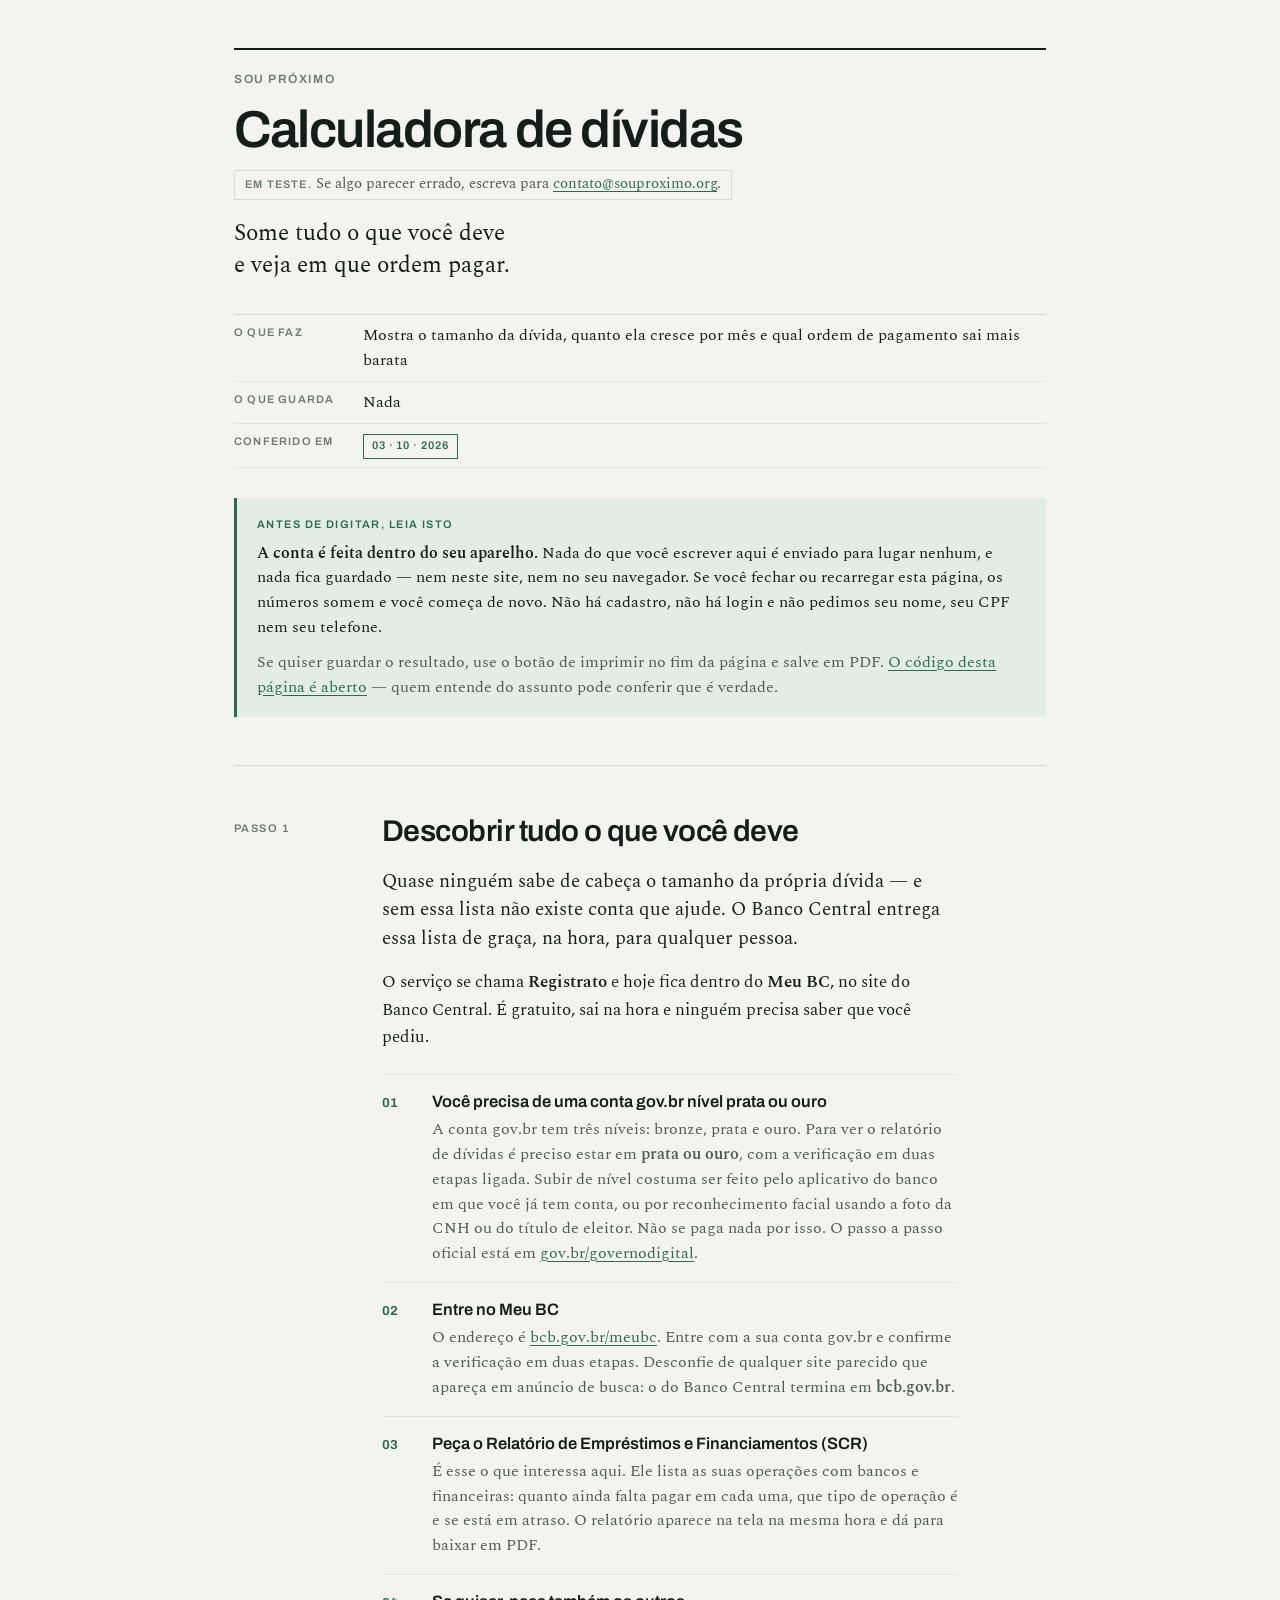
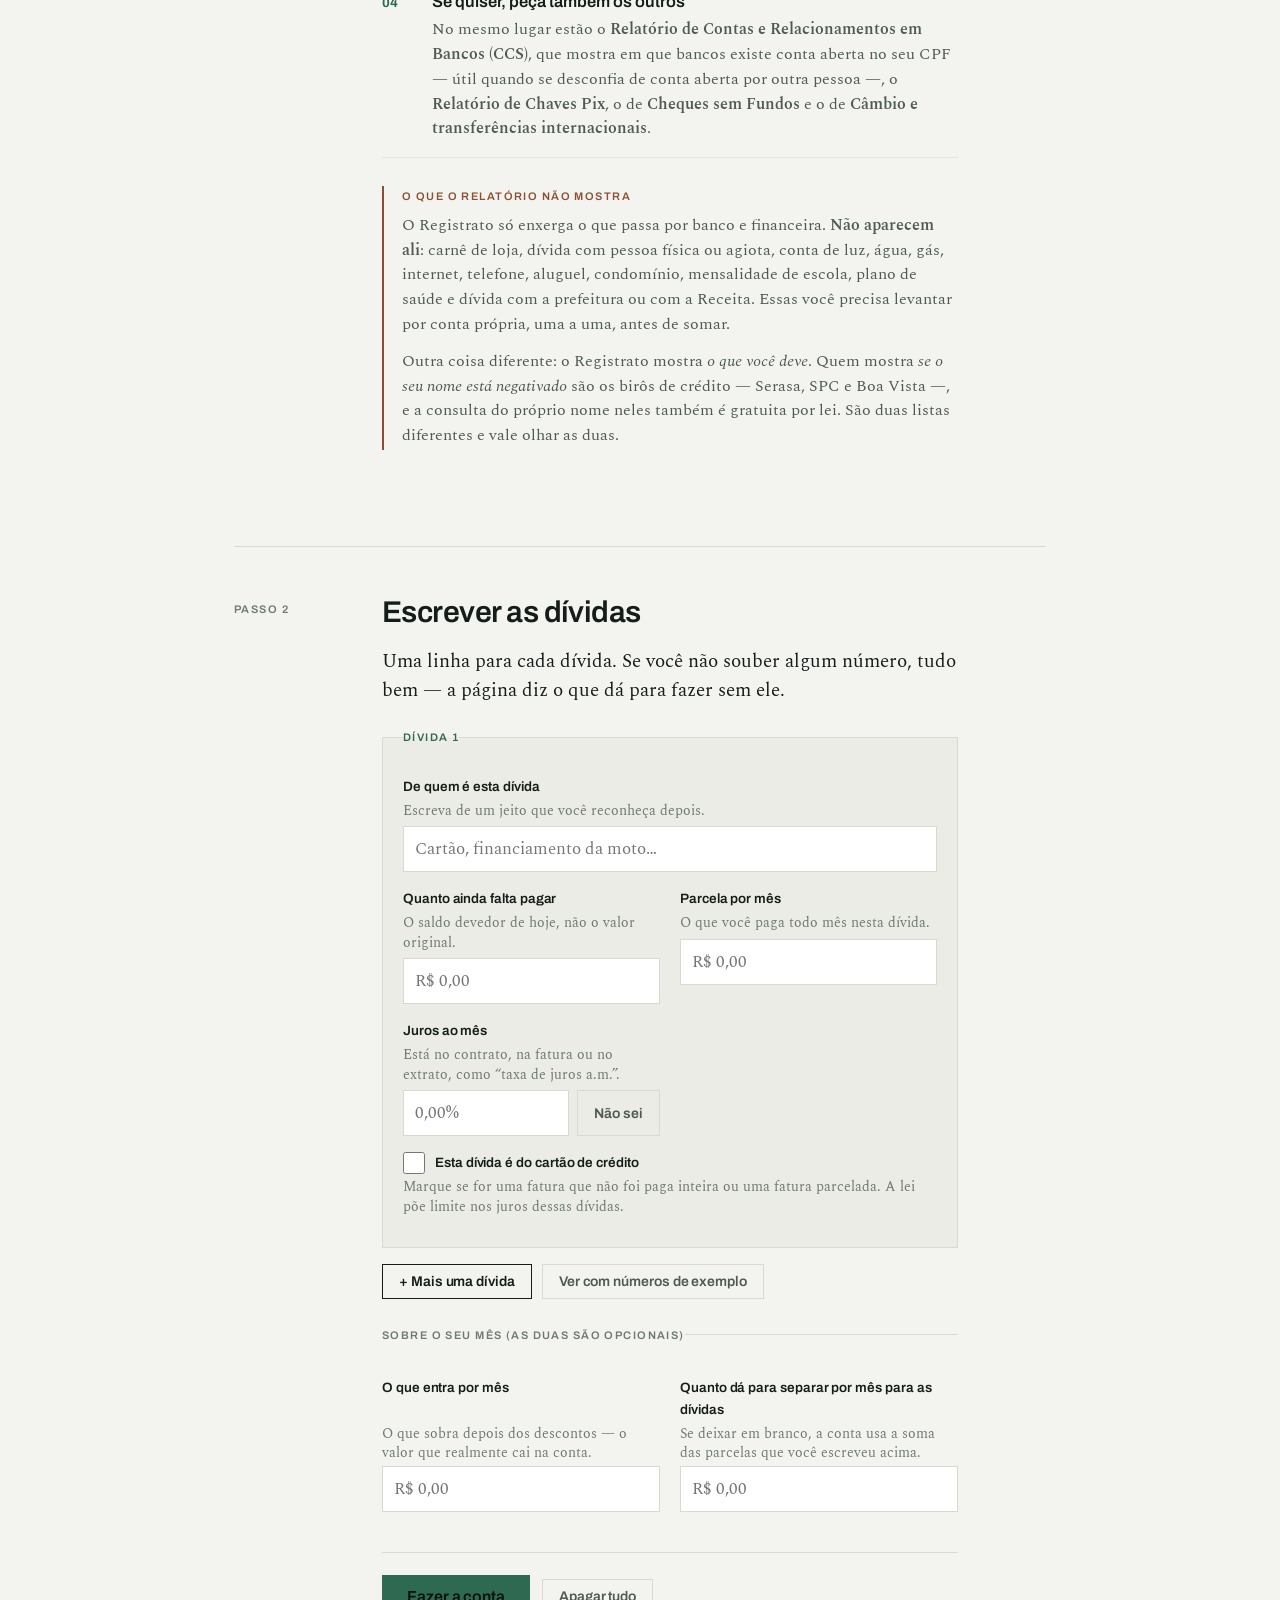
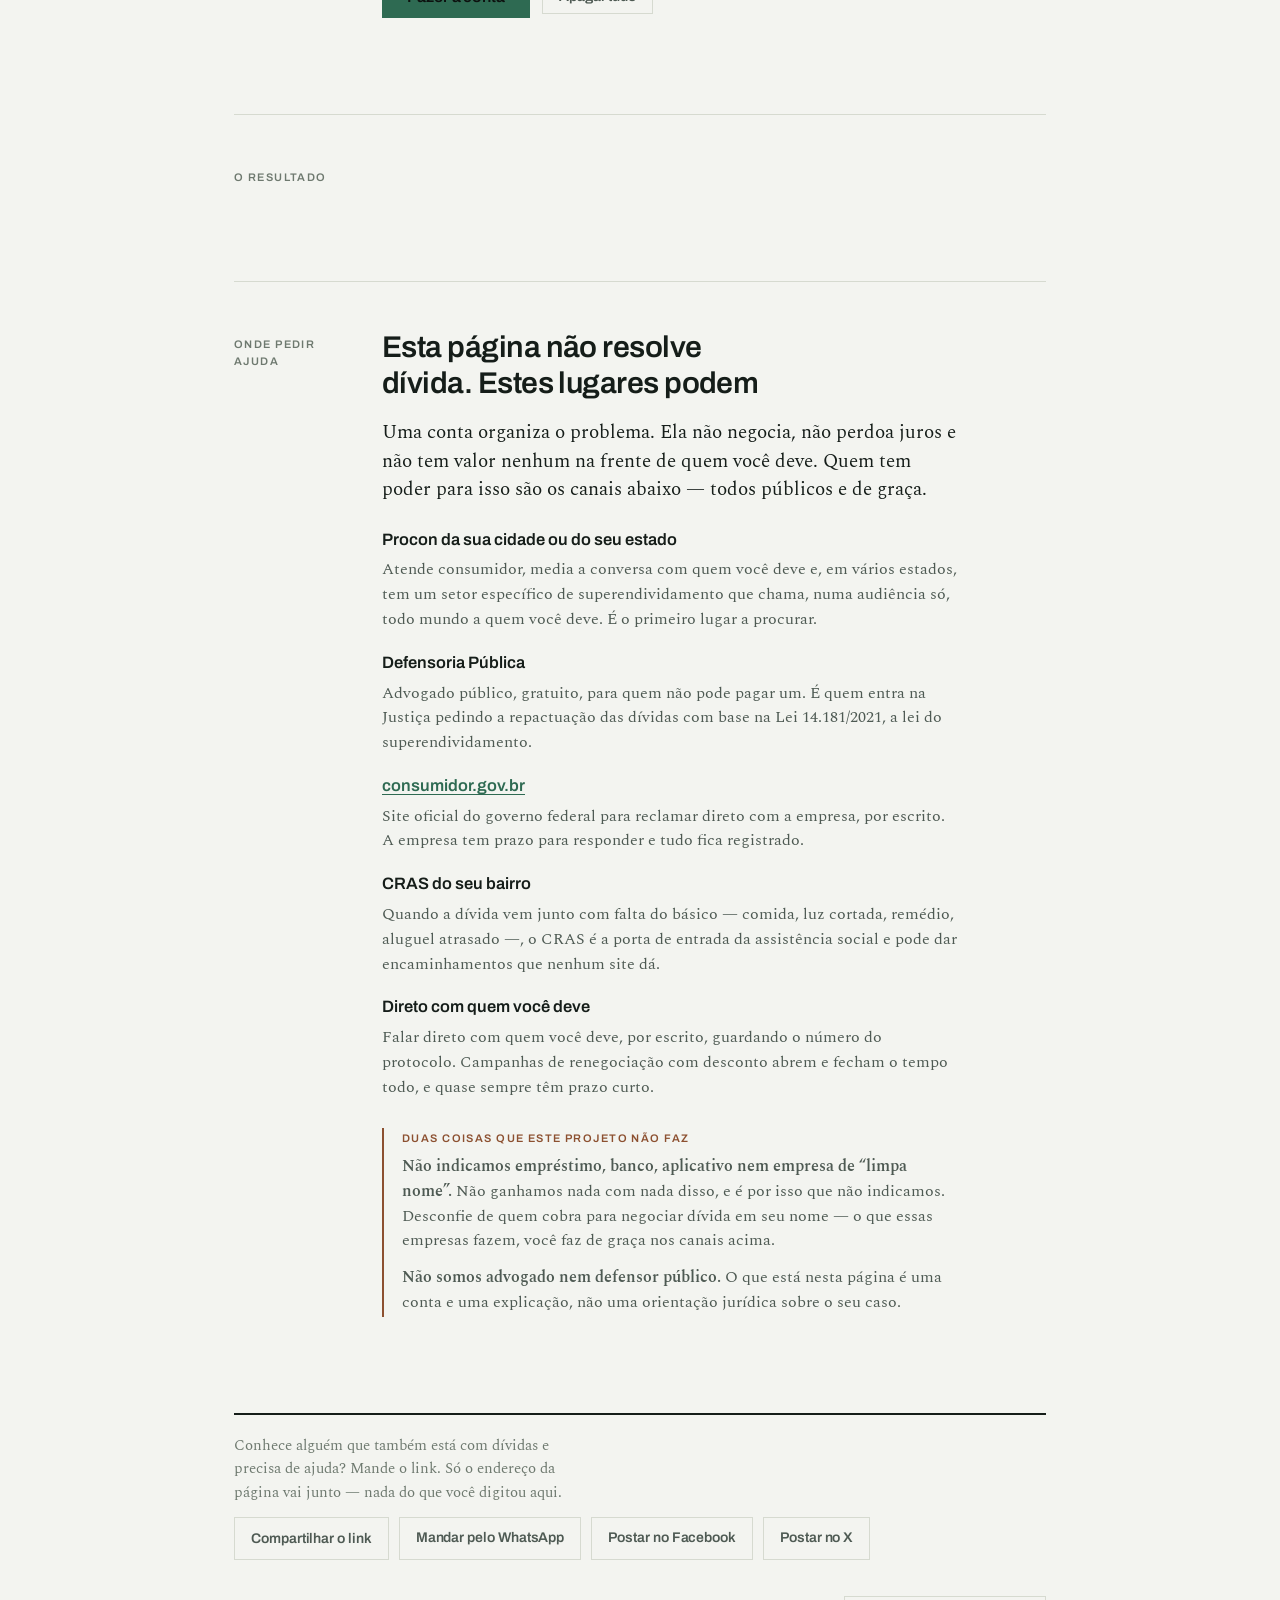
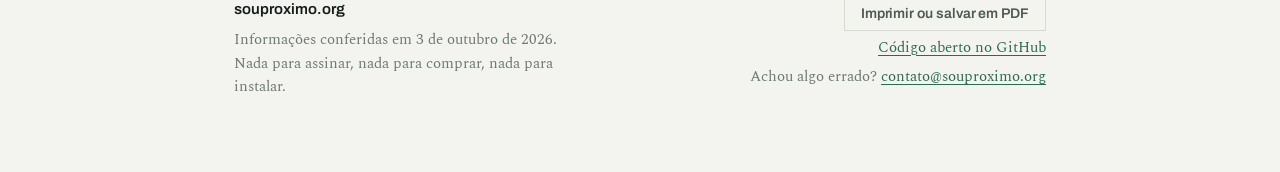
==== commit 0324ab25: "Data de verificação: 03/10/2026 Mínimo existencial (R$ 600), Registrato, níveis gov.br, teto de juro" ====
--- a/index.html
+++ b/index.html
@@ -43,7 +43,7 @@
       <dt>O que guarda</dt>
       <dd>Nada</dd>
       <dt>Conferido em</dt>
-      <dd><span class="selo">25 · 09 · 2026</span></dd>
+      <dd><span class="selo">03 · 10 · 2026</span></dd>
     </dl>
 
     <div class="privacidade">
@@ -182,7 +182,7 @@
   <footer>
     <div>
       <span class="dominio"><a href="https://souproximo.org">souproximo.org</a></span>
-      <p class="nota">Informações conferidas em 25 de setembro de 2026. Nada para assinar, nada para comprar, nada para instalar.</p>
+      <p class="nota">Informações conferidas em 3 de outubro de 2026. Nada para assinar, nada para comprar, nada para instalar.</p>
     </div>
     <div class="compartilhar">
       <p class="nota">Conhece alguém que também está com dívidas e precisa de ajuda? Mande o link. Só o endereço da página vai junto — nada do que você digitou aqui.</p>
